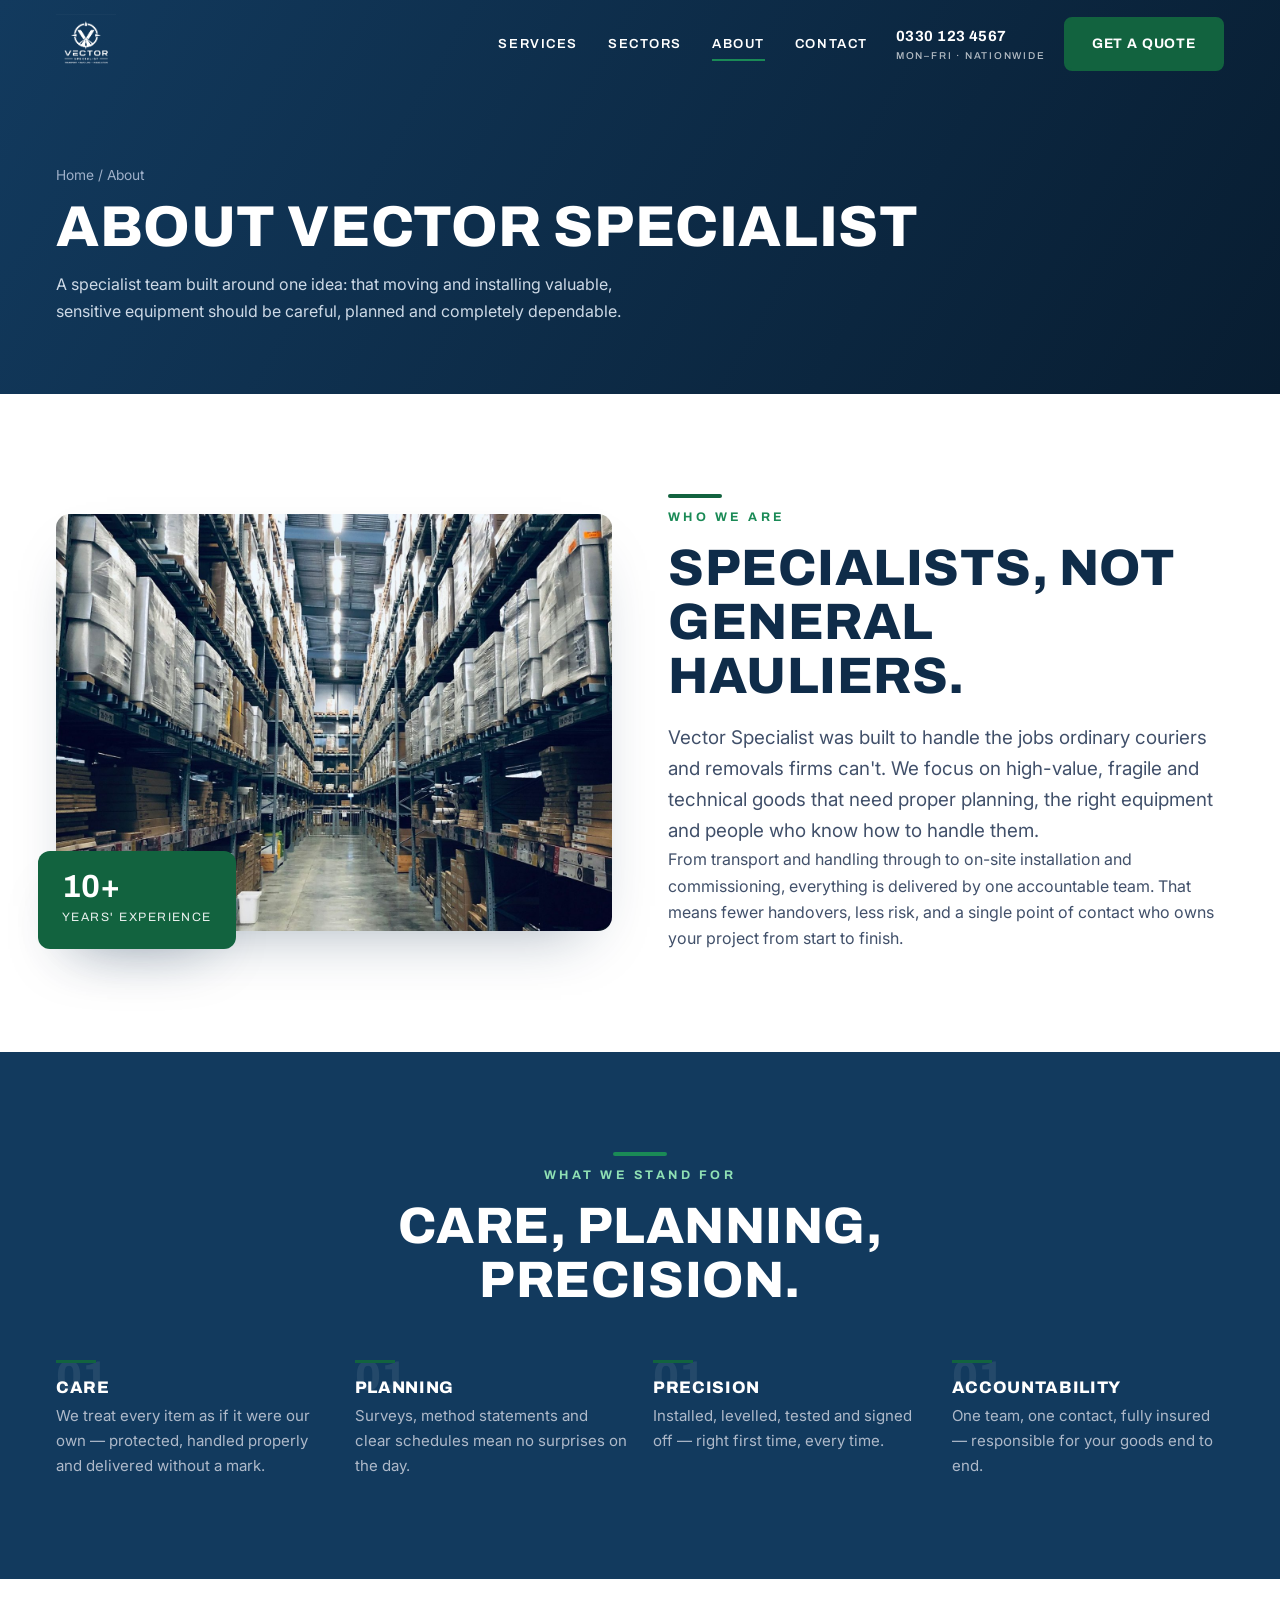
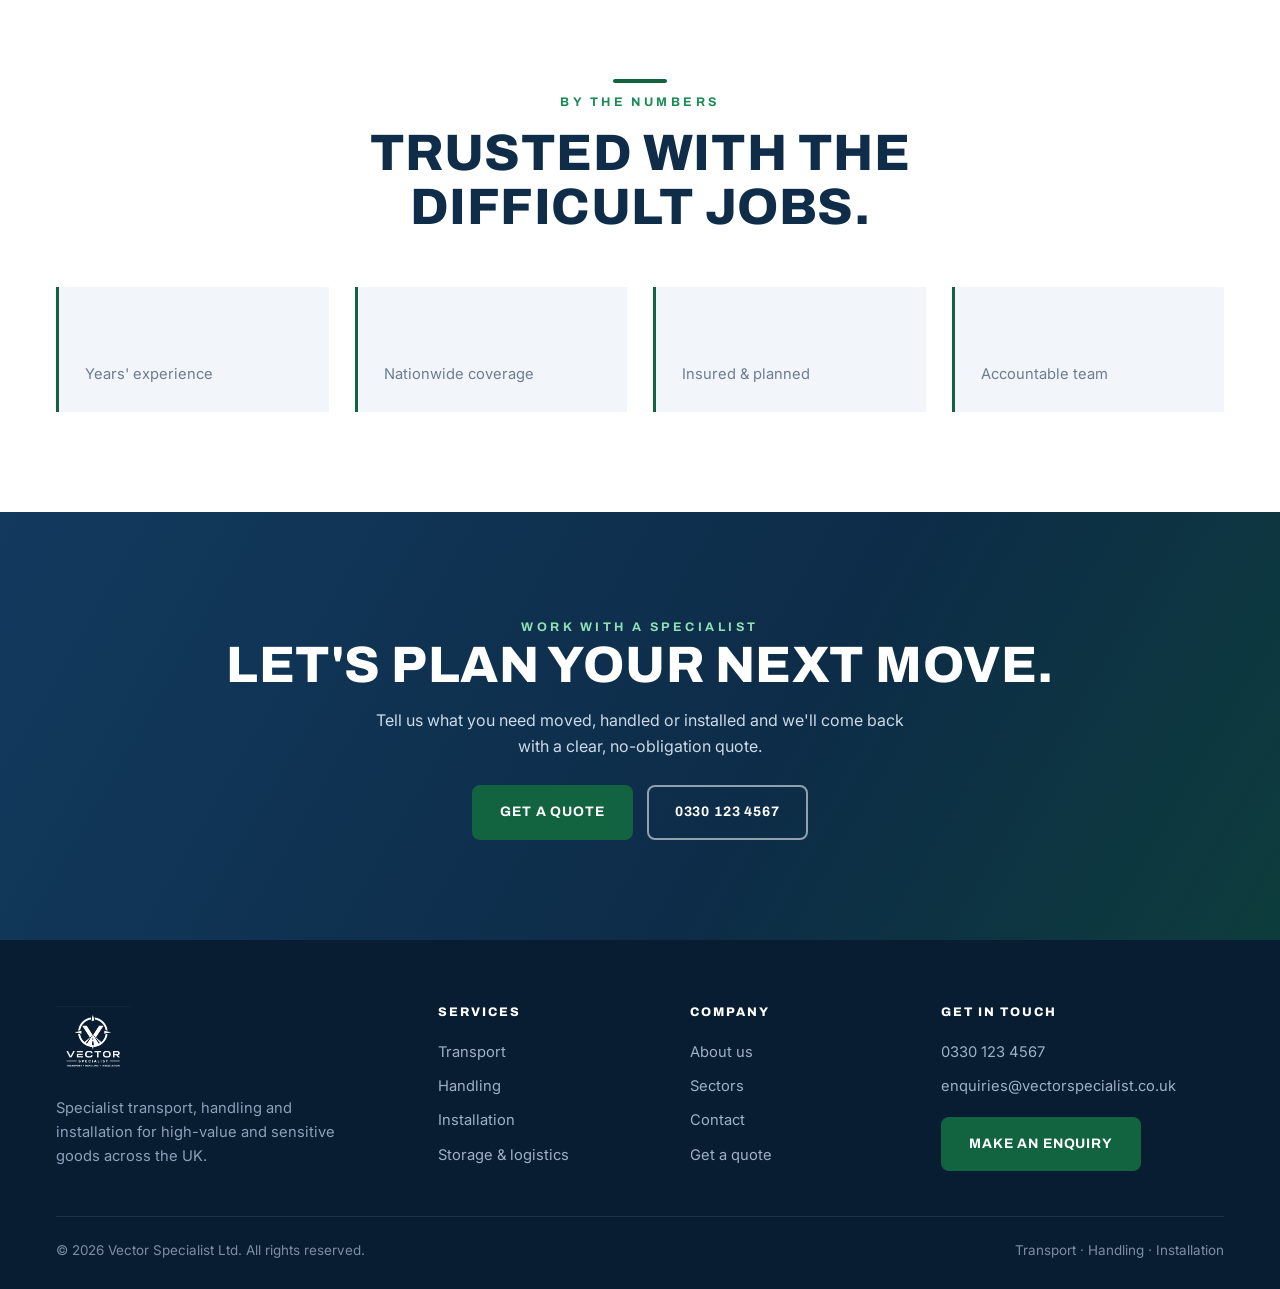
==== about.html @ c4604342 "Initial commit of the Vector Specialist website. Co-authored-by: Cursor <cursoragent@cursor.com>" ====
<!doctype html><html lang="en"><head>
<meta charset="utf-8"><meta name="viewport" content="width=device-width,initial-scale=1">
<title>About — Vector Specialist</title>
<meta name="description" content="Vector Specialist is a dedicated transport, handling and installation company for high-value and sensitive goods. Careful, planned and fully insured, UK-wide.">
<link rel="icon" href="assets/favicon.svg">
<link rel="preconnect" href="https://fonts.googleapis.com"><link rel="preconnect" href="https://fonts.gstatic.com" crossorigin>
<link href="https://fonts.googleapis.com/css2?family=Archivo:wght@500;600;700;800;900&family=Inter:wght@400;500;600;700&display=swap" rel="stylesheet">
<link rel="stylesheet" href="css/site.css">
</head><body>

<header class="site"><div class="bar">
  <a class="brand" href="index.html" aria-label="Vector Specialist home">
    <img class="l-white" src="assets/logo-stack-white.png" alt="Vector Specialist">
    <img class="l-navy" src="assets/logo-stack.png" alt="Vector Specialist">
  </a>
  <nav class="nav">
    <a href="services.html">Services</a><a href="index.html#sectors">Sectors</a><a href="about.html" class="active">About</a><a href="contact.html">Contact</a>
  </nav>
  <div class="actions">
    <a class="tel" href="tel:03301234567">0330 123 4567<span>MON–FRI · NATIONWIDE</span></a>
    <a class="btn btn-accent" href="contact.html">Get a quote</a>
  </div>
  <button class="burger" data-mm-open aria-label="Menu"><span></span><span></span><span></span></button>
</div></header>
<div class="mm-back" data-mm-close></div>
<aside class="mobile-menu"><button class="mm-x" data-mm-close aria-label="Close">&times;</button>
  <a href="services.html">Services</a><a href="index.html#sectors">Sectors</a><a href="about.html">About</a><a href="contact.html">Contact</a>
  <a class="btn btn-accent" href="contact.html">Get a quote</a>
</aside>

<section class="subhero"><div class="wrap">
  <p class="crumb"><a href="index.html">Home</a> / About</p>
  <h1 class="display-up">About Vector Specialist</h1>
  <p>A specialist team built around one idea: that moving and installing valuable, sensitive equipment should be careful, planned and completely dependable.</p>
</div></section>

<section><div class="wrap"><div class="split">
  <div class="split-media" data-reveal><img src="assets/about.jpg" alt="Vector Specialist team and operations"><div class="badge"><b>10+</b><span>Years' experience</span></div></div>
  <div class="split-copy" data-reveal>
    <div class="rule"></div><span class="eyebrow">Who we are</span>
    <h2 class="display-up">Specialists, not general hauliers.</h2>
    <p class="lead">Vector Specialist was built to handle the jobs ordinary couriers and removals firms can't. We focus on high-value, fragile and technical goods that need proper planning, the right equipment and people who know how to handle them.</p>
    <p>From transport and handling through to on-site installation and commissioning, everything is delivered by one accountable team. That means fewer handovers, less risk, and a single point of contact who owns your project from start to finish.</p>
  </div>
</div></div></section>

<section class="dark"><div class="wrap">
  <div class="sec-head center" data-reveal><div class="rule" style="background:var(--green-l)"></div><span class="eyebrow">What we stand for</span><h2 class="display-up">Care, planning, precision.</h2></div>
  <div class="steps" style="counter-reset:none">
    <div class="step" data-reveal style="padding-top:0"><div class="in"><h4>Care</h4><p>We treat every item as if it were our own — protected, handled properly and delivered without a mark.</p></div></div>
    <div class="step" data-reveal style="padding-top:0"><div class="in"><h4>Planning</h4><p>Surveys, method statements and clear schedules mean no surprises on the day.</p></div></div>
    <div class="step" data-reveal style="padding-top:0"><div class="in"><h4>Precision</h4><p>Installed, levelled, tested and signed off — right first time, every time.</p></div></div>
    <div class="step" data-reveal style="padding-top:0"><div class="in"><h4>Accountability</h4><p>One team, one contact, fully insured — responsible for your goods end to end.</p></div></div>
  </div>
</div></section>

<section><div class="wrap">
  <div class="sec-head center" data-reveal><div class="rule"></div><span class="eyebrow">By the numbers</span><h2 class="display-up">Trusted with the difficult jobs.</h2></div>
  <div class="stats" style="--navy:transparent">
    <div class="stat" data-reveal style="background:var(--bg2);border-left-color:var(--green)"><b style="color:var(--navy)">10+</b><span style="color:var(--muted)">Years' experience</span></div>
    <div class="stat" data-reveal style="background:var(--bg2);border-left-color:var(--green)"><b style="color:var(--navy)">UK</b><span style="color:var(--muted)">Nationwide coverage</span></div>
    <div class="stat" data-reveal style="background:var(--bg2);border-left-color:var(--green)"><b style="color:var(--navy)">100%</b><span style="color:var(--muted)">Insured &amp; planned</span></div>
    <div class="stat" data-reveal style="background:var(--bg2);border-left-color:var(--green)"><b style="color:var(--navy)">1</b><span style="color:var(--muted)">Accountable team</span></div>
  </div>
</div></section>

<section class="cta"><div class="wrap" data-reveal>
  <span class="eyebrow" style="color:#8fe0b4">Work with a specialist</span>
  <h2 class="display-up">Let's plan your next move.</h2>
  <p>Tell us what you need moved, handled or installed and we'll come back with a clear, no-obligation quote.</p>
  <div class="cta-row"><a class="btn btn-accent" href="contact.html">Get a quote</a><a class="btn btn-outline" href="tel:03301234567">0330 123 4567</a></div>
</div></section>

<footer class="site"><div class="wrap">
  <div class="cols">
    <div class="fbrand"><img src="assets/logo-stack-white.png" alt="Vector Specialist"><p>Specialist transport, handling and installation for high-value and sensitive goods across the UK.</p></div>
    <div><h4>Services</h4><a href="services.html#transport">Transport</a><a href="services.html#handling">Handling</a><a href="services.html#installation">Installation</a><a href="services.html#storage">Storage &amp; logistics</a></div>
    <div><h4>Company</h4><a href="about.html">About us</a><a href="index.html#sectors">Sectors</a><a href="contact.html">Contact</a><a href="contact.html">Get a quote</a></div>
    <div><h4>Get in touch</h4><a href="tel:03301234567">0330 123 4567</a><a href="mailto:enquiries@vectorspecialist.co.uk">enquiries@vectorspecialist.co.uk</a><a href="contact.html" class="btn btn-accent" style="margin-top:14px">Make an enquiry</a></div>
  </div>
  <div class="foot-bot"><span>&copy; 2026 Vector Specialist Ltd. All rights reserved.</span><span>Transport · Handling · Installation</span></div>
</div></footer>
<script src="js/site.js"></script>
</body></html>
---- css/site.css ----
:root{
  --navy:#123a5e; --navy-d:#0d2c48; --navy2:#081d31; --ink:#0f2c49;
  --green:#12633f; --green-d:#0d4d30; --green-l:#1a8a56;
  --bg:#ffffff; --bg2:#f2f6fa; --surface:#ffffff; --line:#e3e9f1;
  --text:#41506a; --muted:#6d7c92; --sand:#f7f4ee;
  --r:14px; --shadow:0 26px 60px -30px rgba(12,40,72,.4);
  --f-d:"Archivo",system-ui,sans-serif; --f-b:"Inter",system-ui,sans-serif;
  --wrap:1220px;
}
*{box-sizing:border-box;margin:0;padding:0}
html{scroll-behavior:smooth}
body{font-family:var(--f-b);background:var(--bg);color:var(--text);line-height:1.65;-webkit-font-smoothing:antialiased;overflow-x:hidden}
h1,h2,h3,h4{font-family:var(--f-d);color:var(--ink);line-height:1.05;font-weight:800;letter-spacing:-.01em}
h1{font-size:clamp(2.6rem,6vw,5rem)}h2{font-size:clamp(2rem,4vw,3.2rem)}h3{font-size:1.3rem}
a{color:inherit;text-decoration:none}img{max-width:100%;display:block}
.wrap{max-width:var(--wrap);margin:0 auto;padding:0 26px}
section{position:relative;padding:100px 0}
.eyebrow{font-family:var(--f-d);font-weight:700;font-size:.78rem;letter-spacing:.28em;text-transform:uppercase;color:var(--green-l)}
.display-up{text-transform:uppercase;letter-spacing:.01em}
.lead{font-size:1.18rem;color:var(--text);max-width:60ch}
.muted{color:var(--muted)}
.center{text-align:center}
.btn{display:inline-flex;align-items:center;gap:.6em;font-family:var(--f-d);font-weight:700;font-size:.86rem;letter-spacing:.06em;text-transform:uppercase;padding:1em 1.9em;border-radius:8px;border:2px solid transparent;cursor:pointer;transition:.22s}
.btn-accent{background:var(--green);color:#fff;border-color:var(--green)}
.btn-accent:hover{background:var(--green-d);border-color:var(--green-d);transform:translateY(-2px)}
.btn-navy{background:var(--navy);color:#fff;border-color:var(--navy)}
.btn-navy:hover{background:var(--navy-d);border-color:var(--navy-d);transform:translateY(-2px)}
.btn-outline{background:transparent;color:#fff;border-color:rgba(255,255,255,.55)}
.btn-outline:hover{background:#fff;color:var(--navy);border-color:#fff}
.btn-ghost{background:transparent;color:var(--navy);border-color:#c8d4e2}
.btn-ghost:hover{border-color:var(--navy);background:var(--bg2)}
[data-reveal]{opacity:0;transform:translateY(26px);transition:opacity .7s ease,transform .7s ease}
[data-reveal].in{opacity:1;transform:none}
@media(prefers-reduced-motion:reduce){[data-reveal]{opacity:1;transform:none}}

/* ============ HEADER ============ */
header.site{position:fixed;top:0;left:0;right:0;z-index:120;transition:background .3s,box-shadow .3s,padding .3s}
header.site .bar{display:flex;align-items:center;gap:28px;height:88px;max-width:var(--wrap);margin:0 auto;padding:0 26px;transition:height .3s}
.brand{display:flex;align-items:center;flex:0 0 auto}
.brand img{height:60px;width:auto;transition:height .3s}
.brand .l-navy{display:none}
.nav{display:flex;gap:30px;margin-left:auto;align-items:center}
.nav a{font-family:var(--f-d);font-weight:600;font-size:.82rem;letter-spacing:.12em;text-transform:uppercase;color:#fff;position:relative;padding:6px 0}
.nav a::after{content:"";position:absolute;left:0;right:100%;bottom:0;height:2px;background:var(--green-l);transition:right .28s}
.nav a:hover::after,.nav a.active::after{right:0}
.actions{display:flex;align-items:center;gap:18px}
.actions .tel{font-family:var(--f-d);font-weight:700;color:#fff;font-size:.92rem;letter-spacing:.03em;white-space:nowrap}
.actions .tel span{display:block;font-size:.62rem;font-weight:500;letter-spacing:.18em;opacity:.7}
.burger{display:none;flex-direction:column;gap:5px;background:none;border:0;cursor:pointer;padding:8px;margin-left:auto}
.burger span{width:27px;height:3px;background:#fff;border-radius:2px;transition:.2s}
/* scrolled state */
header.scrolled{background:rgba(255,255,255,.96);backdrop-filter:blur(10px);box-shadow:0 6px 24px -14px rgba(12,40,72,.35)}
header.scrolled .bar{height:74px}
header.scrolled .brand .l-white{display:none}
header.scrolled .brand .l-navy{display:block}
header.scrolled .brand img{height:50px}
header.scrolled .nav a{color:var(--ink)}
header.scrolled .actions .tel{color:var(--navy)}
header.scrolled .burger span{background:var(--navy)}
/* solid header variant for interior pages (no hero image behind) */
header.solid{position:sticky;background:#fff;box-shadow:0 6px 24px -16px rgba(12,40,72,.3);border-bottom:1px solid var(--line)}
header.solid .brand .l-white{display:none}header.solid .brand .l-navy{display:block}
header.solid .nav a{color:var(--ink)}header.solid .actions .tel{color:var(--navy)}
header.solid .burger span{background:var(--navy)}
header.solid .brand img{height:52px}header.solid .bar{height:78px}

/* mobile menu */
.mm-back{position:fixed;inset:0;background:rgba(8,25,43,.55);z-index:130;opacity:0;pointer-events:none;transition:.28s}
.mobile-menu{position:fixed;inset:0 0 0 auto;width:min(86vw,340px);background:var(--navy2);z-index:140;transform:translateX(105%);transition:.3s;padding:30px 28px;display:flex;flex-direction:column;gap:6px}
.mm-on .mobile-menu{transform:none}.mm-on .mm-back{opacity:1;pointer-events:auto}
.mobile-menu a{font-family:var(--f-d);font-weight:600;letter-spacing:.1em;text-transform:uppercase;font-size:1rem;color:#dfe8f2;padding:15px 0;border-bottom:1px solid rgba(255,255,255,.1)}
.mobile-menu .btn{margin-top:20px;justify-content:center}
.mm-x{align-self:flex-end;background:none;border:0;color:#fff;font-size:1.9rem;cursor:pointer;margin-bottom:8px}

/* ============ HERO ============ */
.hero{position:relative;min-height:94vh;display:flex;align-items:flex-end;color:#fff;overflow:hidden}
.hero .hero-bg{position:absolute;inset:0;width:100%;height:100%;object-fit:cover;z-index:0}
.hero::after{content:"";position:absolute;inset:0;z-index:1;background:linear-gradient(180deg,rgba(8,25,43,.55) 0%,rgba(8,25,43,.25) 40%,rgba(8,25,43,.85) 100%),linear-gradient(90deg,rgba(8,25,43,.6),transparent 60%)}
.hero .wrap{position:relative;z-index:2;padding-bottom:92px;padding-top:150px}
.hero .eyebrow{color:#8fe0b4}
.hero h1{color:#fff;margin:16px 0 20px;max-width:16ch}
.hero h1 .g{color:#7fdca6}
.hero p{font-size:1.2rem;color:#e6edf4;max-width:52ch}
.hero .cta-row{display:flex;gap:14px;flex-wrap:wrap;margin-top:30px}
.hero .tagline-badges{display:flex;gap:26px;flex-wrap:wrap;margin-top:34px;padding-top:26px;border-top:1px solid rgba(255,255,255,.18)}
.hero .tagline-badges b{font-family:var(--f-d);text-transform:uppercase;letter-spacing:.14em;font-size:.82rem;color:#fff;display:flex;align-items:center;gap:9px}
.hero .tagline-badges b::before{content:"";width:9px;height:9px;background:var(--green-l);transform:rotate(45deg)}

/* ============ STRIP ============ */
.strip{background:var(--navy);color:#fff;padding:0}
.strip .wrap{display:flex;flex-wrap:wrap}
.strip .item{flex:1 1 220px;padding:26px 24px;display:flex;gap:14px;align-items:center;border-right:1px solid rgba(255,255,255,.1)}
.strip .item:last-child{border-right:0}
.strip .item svg{width:30px;height:30px;color:var(--green-l);flex:0 0 auto}
.strip .item b{font-family:var(--f-d);display:block;font-size:.98rem;text-transform:uppercase;letter-spacing:.04em}
.strip .item span{font-size:.82rem;color:#aeb9c9}

/* ============ SECTION HEADS ============ */
.sec-head{max-width:64ch;margin-bottom:52px}
.sec-head.center{margin-left:auto;margin-right:auto;text-align:center}
.sec-head h2{margin:14px 0}
.sec-head p{color:var(--muted);font-size:1.12rem}
.rule{width:54px;height:4px;background:var(--green);border-radius:2px;margin:0 0 4px}
.center .rule{margin-left:auto;margin-right:auto}

/* ============ INTRO SPLIT ============ */
.split{display:grid;grid-template-columns:1fr 1fr;gap:56px;align-items:center}
.split.rev .split-media{order:2}
@media(max-width:900px){.split{grid-template-columns:1fr;gap:34px}.split.rev .split-media{order:0}}
.split-media{position:relative}
.split-media img{width:100%;border-radius:var(--r);box-shadow:var(--shadow);aspect-ratio:4/3;object-fit:cover}
.split-media .badge{position:absolute;left:-18px;bottom:-18px;background:var(--green);color:#fff;padding:20px 24px;border-radius:12px;font-family:var(--f-d);box-shadow:var(--shadow)}
.split-media .badge b{font-size:2rem;display:block;line-height:1}
.split-media .badge span{font-size:.76rem;text-transform:uppercase;letter-spacing:.12em;opacity:.9}
.split-copy h2{margin:14px 0 18px}
.split-copy .ticks{list-style:none;margin:22px 0 26px;display:grid;gap:12px}
.split-copy .ticks li{display:flex;gap:12px;align-items:flex-start;font-weight:500;color:var(--ink)}
.split-copy .ticks svg{width:22px;height:22px;color:var(--green);flex:0 0 auto;margin-top:2px}

/* ============ SERVICE IMAGE CARDS ============ */
.svc-grid{display:grid;grid-template-columns:repeat(3,1fr);gap:26px}
@media(max-width:900px){.svc-grid{grid-template-columns:1fr}}
.svc-card{position:relative;border-radius:var(--r);overflow:hidden;min-height:440px;display:flex;align-items:flex-end;color:#fff;box-shadow:var(--shadow)}
.svc-card img{position:absolute;inset:0;width:100%;height:100%;object-fit:cover;transition:transform .6s ease;z-index:0}
.svc-card::after{content:"";position:absolute;inset:0;z-index:1;background:linear-gradient(180deg,rgba(8,25,43,.05) 30%,rgba(8,25,43,.55) 62%,rgba(8,25,43,.92) 100%)}
.svc-card:hover img{transform:scale(1.06)}
.svc-card .c{position:relative;z-index:2;padding:32px}
.svc-card .n{font-family:var(--f-d);font-weight:700;font-size:.78rem;letter-spacing:.2em;color:#8fe0b4}
.svc-card h3{color:#fff;font-size:1.55rem;text-transform:uppercase;letter-spacing:.02em;margin:8px 0 8px}
.svc-card p{color:#d6dfea;font-size:.96rem}
.svc-card .go{display:inline-flex;align-items:center;gap:8px;margin-top:16px;font-family:var(--f-d);font-weight:700;font-size:.78rem;letter-spacing:.14em;text-transform:uppercase;color:#fff}
.svc-card .go svg{width:16px;height:16px;transition:transform .25s}
.svc-card:hover .go svg{transform:translateX(5px)}

/* ============ DARK SECTION / STATS ============ */
.dark{background:var(--navy);color:#fff}
.dark h2{color:#fff}.dark .sec-head p{color:#aeb9c9}.dark .eyebrow{color:#8fe0b4}
.stats{display:grid;grid-template-columns:repeat(4,1fr);gap:26px;margin-top:10px}
@media(max-width:760px){.stats{grid-template-columns:1fr 1fr}}
.stat{padding:26px;border-left:3px solid var(--green-l);background:rgba(255,255,255,.03)}
.stat b{font-family:var(--f-d);font-weight:800;font-size:2.6rem;color:#fff;line-height:1;display:block}
.stat span{color:#aeb9c9;font-size:.92rem;margin-top:8px;display:block}

/* ============ SECTORS ============ */
.sector-grid{display:grid;grid-template-columns:repeat(3,1fr);gap:18px}
@media(max-width:900px){.sector-grid{grid-template-columns:1fr 1fr}}
@media(max-width:560px){.sector-grid{grid-template-columns:1fr}}
.sector{display:flex;gap:14px;align-items:center;padding:22px 24px;background:var(--surface);border:1px solid var(--line);border-radius:12px;transition:.25s}
.sector:hover{border-color:var(--green);transform:translateY(-3px);box-shadow:var(--shadow)}
.sector svg{width:28px;height:28px;color:var(--navy);flex:0 0 auto}
.sector b{font-family:var(--f-d);font-weight:700;color:var(--ink);font-size:1rem}

/* ============ PROCESS ============ */
.steps{display:grid;grid-template-columns:repeat(4,1fr);gap:26px;counter-reset:s}
@media(max-width:900px){.steps{grid-template-columns:1fr 1fr}}
@media(max-width:520px){.steps{grid-template-columns:1fr}}
.step{position:relative;padding-top:20px}
.step::before{counter-increment:s;content:"0" counter(s);font-family:var(--f-d);font-weight:800;font-size:2.6rem;color:var(--bg2);position:absolute;top:-18px;left:0;z-index:0}
.dark .step::before{color:rgba(255,255,255,.08)}
.step .in{position:relative;z-index:1}
.step h4{font-family:var(--f-d);text-transform:uppercase;letter-spacing:.04em;font-size:1.05rem;margin-bottom:8px}
.dark .step h4{color:#fff}
.step p{font-size:.94rem;color:var(--muted)}
.dark .step p{color:#aeb9c9}
.step .in::before{content:"";display:block;width:40px;height:3px;background:var(--green);margin-bottom:16px}

/* ============ CTA BAND ============ */
.cta{background:linear-gradient(120deg,var(--navy) 0%,var(--navy-d) 60%,var(--green-d) 140%);color:#fff;text-align:center;border-radius:0}
.cta h2{color:#fff}.cta p{color:#cdd9e6;max-width:56ch;margin:14px auto 26px}
.cta .cta-row{display:flex;gap:14px;justify-content:center;flex-wrap:wrap}

/* ============ FORMS / CONTACT ============ */
.subhero{position:relative;background:var(--navy);color:#fff;padding:150px 0 70px;overflow:hidden}
.subhero::before{content:"";position:absolute;inset:0;background:linear-gradient(120deg,var(--navy),var(--navy2));z-index:0}
.subhero .wrap{position:relative;z-index:1}
.subhero .crumb{color:#9fb0c9;font-size:.86rem;margin-bottom:10px}
.subhero .crumb a:hover{color:#fff}
.subhero h1{color:#fff;font-size:clamp(2.3rem,4.5vw,3.6rem)}
.subhero p{color:#cdd9e6;max-width:60ch;margin-top:14px}
.contact-grid{display:grid;grid-template-columns:1fr 1.1fr;gap:44px;align-items:start}
@media(max-width:880px){.contact-grid{grid-template-columns:1fr}}
.info-row{display:flex;gap:14px;align-items:flex-start;padding:16px 0;border-bottom:1px solid var(--line)}
.info-row svg{width:24px;height:24px;color:var(--green);flex:0 0 auto;margin-top:2px}
.info-row .lab{font-size:.72rem;letter-spacing:.14em;text-transform:uppercase;color:var(--muted);font-family:var(--f-d);font-weight:600}
.info-row .val{color:var(--ink);font-weight:600}
.form-card{background:var(--surface);border:1px solid var(--line);border-radius:var(--r);padding:32px;box-shadow:var(--shadow)}
.form-card label{display:block;font-family:var(--f-d);font-size:.76rem;font-weight:700;letter-spacing:.08em;text-transform:uppercase;color:var(--navy);margin:14px 0 6px}
.form-card input,.form-card textarea,.form-card select{width:100%;background:#f7f9fc;border:1px solid var(--line);border-radius:9px;padding:13px 15px;color:var(--ink);font:inherit}
.form-card input:focus,.form-card textarea:focus,.form-card select:focus{outline:none;border-color:var(--green);background:#fff}
.field-grid{display:grid;grid-template-columns:1fr 1fr;gap:0 16px}
@media(max-width:520px){.field-grid{grid-template-columns:1fr}}
.field-grid .full{grid-column:1/-1}
#form-status{margin-top:12px;font-size:.92rem;min-height:1.2rem}#form-status.ok{color:var(--green)}#form-status.err{color:#c0392b}
.form-note{font-size:.8rem;color:var(--muted);margin-top:10px}

/* ============ FOOTER ============ */
footer.site{background:var(--navy2);color:#9fb0c9;padding:66px 0 28px;font-size:.92rem}
footer .cols{display:grid;grid-template-columns:1.6fr 1fr 1fr 1.3fr;gap:34px}
@media(max-width:820px){footer .cols{grid-template-columns:1fr 1fr}}
@media(max-width:520px){footer .cols{grid-template-columns:1fr}}
footer .fbrand img{height:74px;margin-bottom:16px}
footer h4{color:#fff;font-family:var(--f-d);font-size:.78rem;letter-spacing:.16em;text-transform:uppercase;margin-bottom:16px}
footer a{display:block;color:#9fb0c9;padding:5px 0}footer a:hover{color:#fff}
footer .fbrand p{max-width:34ch;color:#8ea0ba}
.foot-bot{border-top:1px solid rgba(255,255,255,.1);margin-top:44px;padding-top:22px;display:flex;justify-content:space-between;gap:16px;flex-wrap:wrap;font-size:.84rem;color:#7d8da6}

/* ============ MOBILE NAV ============ */
@media(max-width:1000px){
 .nav,.actions .tel,.actions .btn{display:none}
 .burger{display:flex}
 .brand img{height:52px}
 .hero .wrap{padding-top:130px}
}
@media(max-width:520px){
 section{padding:70px 0}
 .hero .tagline-badges{gap:16px}
 .strip .item{flex-basis:100%;border-right:0;border-bottom:1px solid rgba(255,255,255,.1)}
}
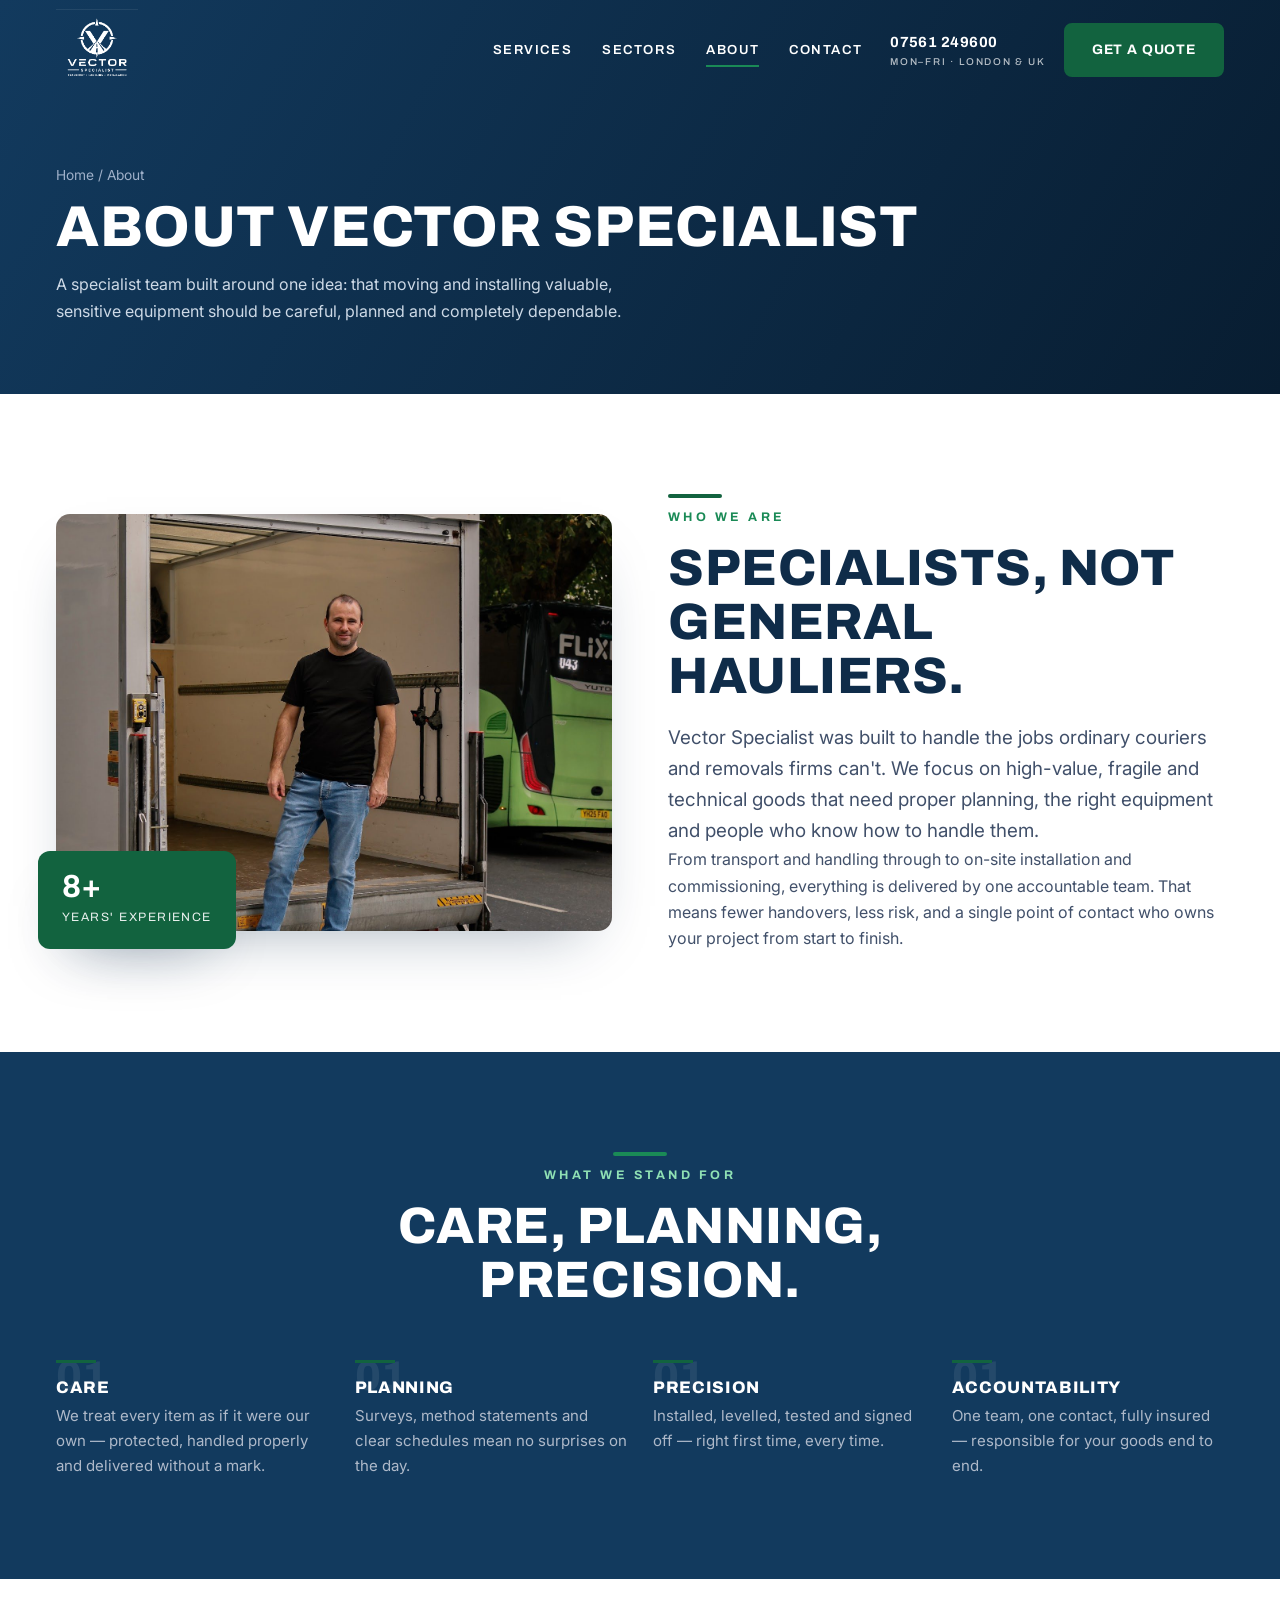
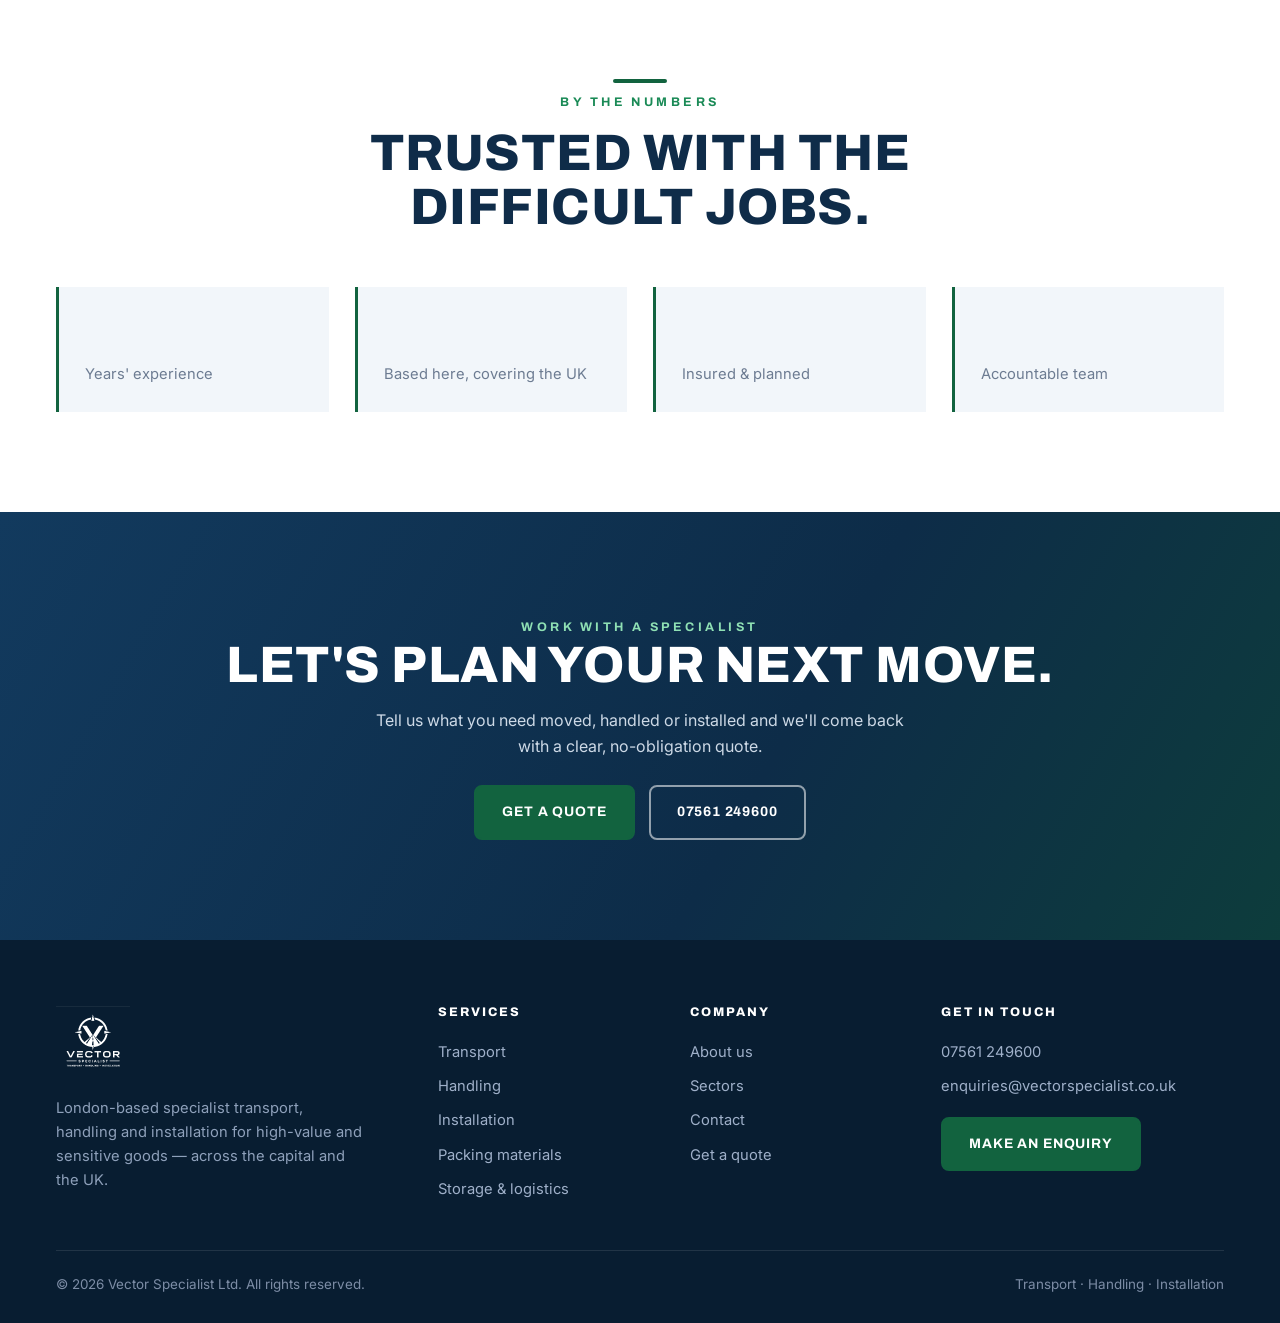
==== commit 6baecfa6: "Add real photos, packing section, local wording, new number, 8+ years Co-authored-by: Cursor <cursor" ====
--- a/about.html
+++ b/about.html
@@ -17,7 +17,7 @@
     <a href="services.html">Services</a><a href="index.html#sectors">Sectors</a><a href="about.html" class="active">About</a><a href="contact.html">Contact</a>
   </nav>
   <div class="actions">
-    <a class="tel" href="tel:03301234567">0330 123 4567<span>MON–FRI · NATIONWIDE</span></a>
+    <a class="tel" href="tel:07561249600">07561 249600<span>MON–FRI · LONDON &amp; UK</span></a>
     <a class="btn btn-accent" href="contact.html">Get a quote</a>
   </div>
   <button class="burger" data-mm-open aria-label="Menu"><span></span><span></span><span></span></button>
@@ -35,7 +35,7 @@
 </div></section>
 
 <section><div class="wrap"><div class="split">
-  <div class="split-media" data-reveal><img src="assets/about.jpg" alt="Vector Specialist team and operations"><div class="badge"><b>10+</b><span>Years' experience</span></div></div>
+  <div class="split-media" data-reveal><img src="assets/about.jpg" alt="Vector Specialist team and operations"><div class="badge"><b>8+</b><span>Years' experience</span></div></div>
   <div class="split-copy" data-reveal>
     <div class="rule"></div><span class="eyebrow">Who we are</span>
     <h2 class="display-up">Specialists, not general hauliers.</h2>
@@ -57,8 +57,8 @@
 <section><div class="wrap">
   <div class="sec-head center" data-reveal><div class="rule"></div><span class="eyebrow">By the numbers</span><h2 class="display-up">Trusted with the difficult jobs.</h2></div>
   <div class="stats" style="--navy:transparent">
-    <div class="stat" data-reveal style="background:var(--bg2);border-left-color:var(--green)"><b style="color:var(--navy)">10+</b><span style="color:var(--muted)">Years' experience</span></div>
-    <div class="stat" data-reveal style="background:var(--bg2);border-left-color:var(--green)"><b style="color:var(--navy)">UK</b><span style="color:var(--muted)">Nationwide coverage</span></div>
+    <div class="stat" data-reveal style="background:var(--bg2);border-left-color:var(--green)"><b style="color:var(--navy)">8+</b><span style="color:var(--muted)">Years' experience</span></div>
+    <div class="stat" data-reveal style="background:var(--bg2);border-left-color:var(--green)"><b style="color:var(--navy)">London</b><span style="color:var(--muted)">Based here, covering the UK</span></div>
     <div class="stat" data-reveal style="background:var(--bg2);border-left-color:var(--green)"><b style="color:var(--navy)">100%</b><span style="color:var(--muted)">Insured &amp; planned</span></div>
     <div class="stat" data-reveal style="background:var(--bg2);border-left-color:var(--green)"><b style="color:var(--navy)">1</b><span style="color:var(--muted)">Accountable team</span></div>
   </div>
@@ -68,15 +68,15 @@
   <span class="eyebrow" style="color:#8fe0b4">Work with a specialist</span>
   <h2 class="display-up">Let's plan your next move.</h2>
   <p>Tell us what you need moved, handled or installed and we'll come back with a clear, no-obligation quote.</p>
-  <div class="cta-row"><a class="btn btn-accent" href="contact.html">Get a quote</a><a class="btn btn-outline" href="tel:03301234567">0330 123 4567</a></div>
+  <div class="cta-row"><a class="btn btn-accent" href="contact.html">Get a quote</a><a class="btn btn-outline" href="tel:07561249600">07561 249600</a></div>
 </div></section>
 
 <footer class="site"><div class="wrap">
   <div class="cols">
-    <div class="fbrand"><img src="assets/logo-stack-white.png" alt="Vector Specialist"><p>Specialist transport, handling and installation for high-value and sensitive goods across the UK.</p></div>
-    <div><h4>Services</h4><a href="services.html#transport">Transport</a><a href="services.html#handling">Handling</a><a href="services.html#installation">Installation</a><a href="services.html#storage">Storage &amp; logistics</a></div>
+    <div class="fbrand"><img src="assets/logo-stack-white.png" alt="Vector Specialist"><p>London-based specialist transport, handling and installation for high-value and sensitive goods — across the capital and the UK.</p></div>
+    <div><h4>Services</h4><a href="services.html#transport">Transport</a><a href="services.html#handling">Handling</a><a href="services.html#installation">Installation</a><a href="services.html#packing">Packing materials</a><a href="services.html#storage">Storage &amp; logistics</a></div>
     <div><h4>Company</h4><a href="about.html">About us</a><a href="index.html#sectors">Sectors</a><a href="contact.html">Contact</a><a href="contact.html">Get a quote</a></div>
-    <div><h4>Get in touch</h4><a href="tel:03301234567">0330 123 4567</a><a href="mailto:enquiries@vectorspecialist.co.uk">enquiries@vectorspecialist.co.uk</a><a href="contact.html" class="btn btn-accent" style="margin-top:14px">Make an enquiry</a></div>
+    <div><h4>Get in touch</h4><a href="tel:07561249600">07561 249600</a><a href="mailto:enquiries@vectorspecialist.co.uk">enquiries@vectorspecialist.co.uk</a><a href="contact.html" class="btn btn-accent" style="margin-top:14px">Make an enquiry</a></div>
   </div>
   <div class="foot-bot"><span>&copy; 2026 Vector Specialist Ltd. All rights reserved.</span><span>Transport · Handling · Installation</span></div>
 </div></footer>
--- a/css/site.css
+++ b/css/site.css
@@ -35,9 +35,9 @@
 
 /* ============ HEADER ============ */
 header.site{position:fixed;top:0;left:0;right:0;z-index:120;transition:background .3s,box-shadow .3s,padding .3s}
-header.site .bar{display:flex;align-items:center;gap:28px;height:88px;max-width:var(--wrap);margin:0 auto;padding:0 26px;transition:height .3s}
+header.site .bar{display:flex;align-items:center;gap:28px;height:100px;max-width:var(--wrap);margin:0 auto;padding:0 26px;transition:height .3s}
 .brand{display:flex;align-items:center;flex:0 0 auto}
-.brand img{height:60px;width:auto;transition:height .3s}
+.brand img{height:82px;width:auto;transition:height .3s}
 .brand .l-navy{display:none}
 .nav{display:flex;gap:30px;margin-left:auto;align-items:center}
 .nav a{font-family:var(--f-d);font-weight:600;font-size:.82rem;letter-spacing:.12em;text-transform:uppercase;color:#fff;position:relative;padding:6px 0}
@@ -50,10 +50,10 @@
 .burger span{width:27px;height:3px;background:#fff;border-radius:2px;transition:.2s}
 /* scrolled state */
 header.scrolled{background:rgba(255,255,255,.96);backdrop-filter:blur(10px);box-shadow:0 6px 24px -14px rgba(12,40,72,.35)}
-header.scrolled .bar{height:74px}
+header.scrolled .bar{height:82px}
 header.scrolled .brand .l-white{display:none}
 header.scrolled .brand .l-navy{display:block}
-header.scrolled .brand img{height:50px}
+header.scrolled .brand img{height:64px}
 header.scrolled .nav a{color:var(--ink)}
 header.scrolled .actions .tel{color:var(--navy)}
 header.scrolled .burger span{background:var(--navy)}
@@ -62,7 +62,7 @@
 header.solid .brand .l-white{display:none}header.solid .brand .l-navy{display:block}
 header.solid .nav a{color:var(--ink)}header.solid .actions .tel{color:var(--navy)}
 header.solid .burger span{background:var(--navy)}
-header.solid .brand img{height:52px}header.solid .bar{height:78px}
+header.solid .brand img{height:66px}header.solid .bar{height:88px}
 
 /* mobile menu */
 .mm-back{position:fixed;inset:0;background:rgba(8,25,43,.55);z-index:130;opacity:0;pointer-events:none;transition:.28s}
@@ -109,6 +109,8 @@
 @media(max-width:900px){.split{grid-template-columns:1fr;gap:34px}.split.rev .split-media{order:0}}
 .split-media{position:relative}
 .split-media img{width:100%;border-radius:var(--r);box-shadow:var(--shadow);aspect-ratio:4/3;object-fit:cover}
+.split-media.sm img{max-width:400px;margin:0 auto}
+@media(max-width:900px){.split-media.sm img{max-width:100%}}
 .split-media .badge{position:absolute;left:-18px;bottom:-18px;background:var(--green);color:#fff;padding:20px 24px;border-radius:12px;font-family:var(--f-d);box-shadow:var(--shadow)}
 .split-media .badge b{font-size:2rem;display:block;line-height:1}
 .split-media .badge span{font-size:.76rem;text-transform:uppercase;letter-spacing:.12em;opacity:.9}
@@ -208,7 +210,7 @@
 @media(max-width:1000px){
  .nav,.actions .tel,.actions .btn{display:none}
  .burger{display:flex}
- .brand img{height:52px}
+ .brand img{height:64px}
  .hero .wrap{padding-top:130px}
 }
 @media(max-width:520px){
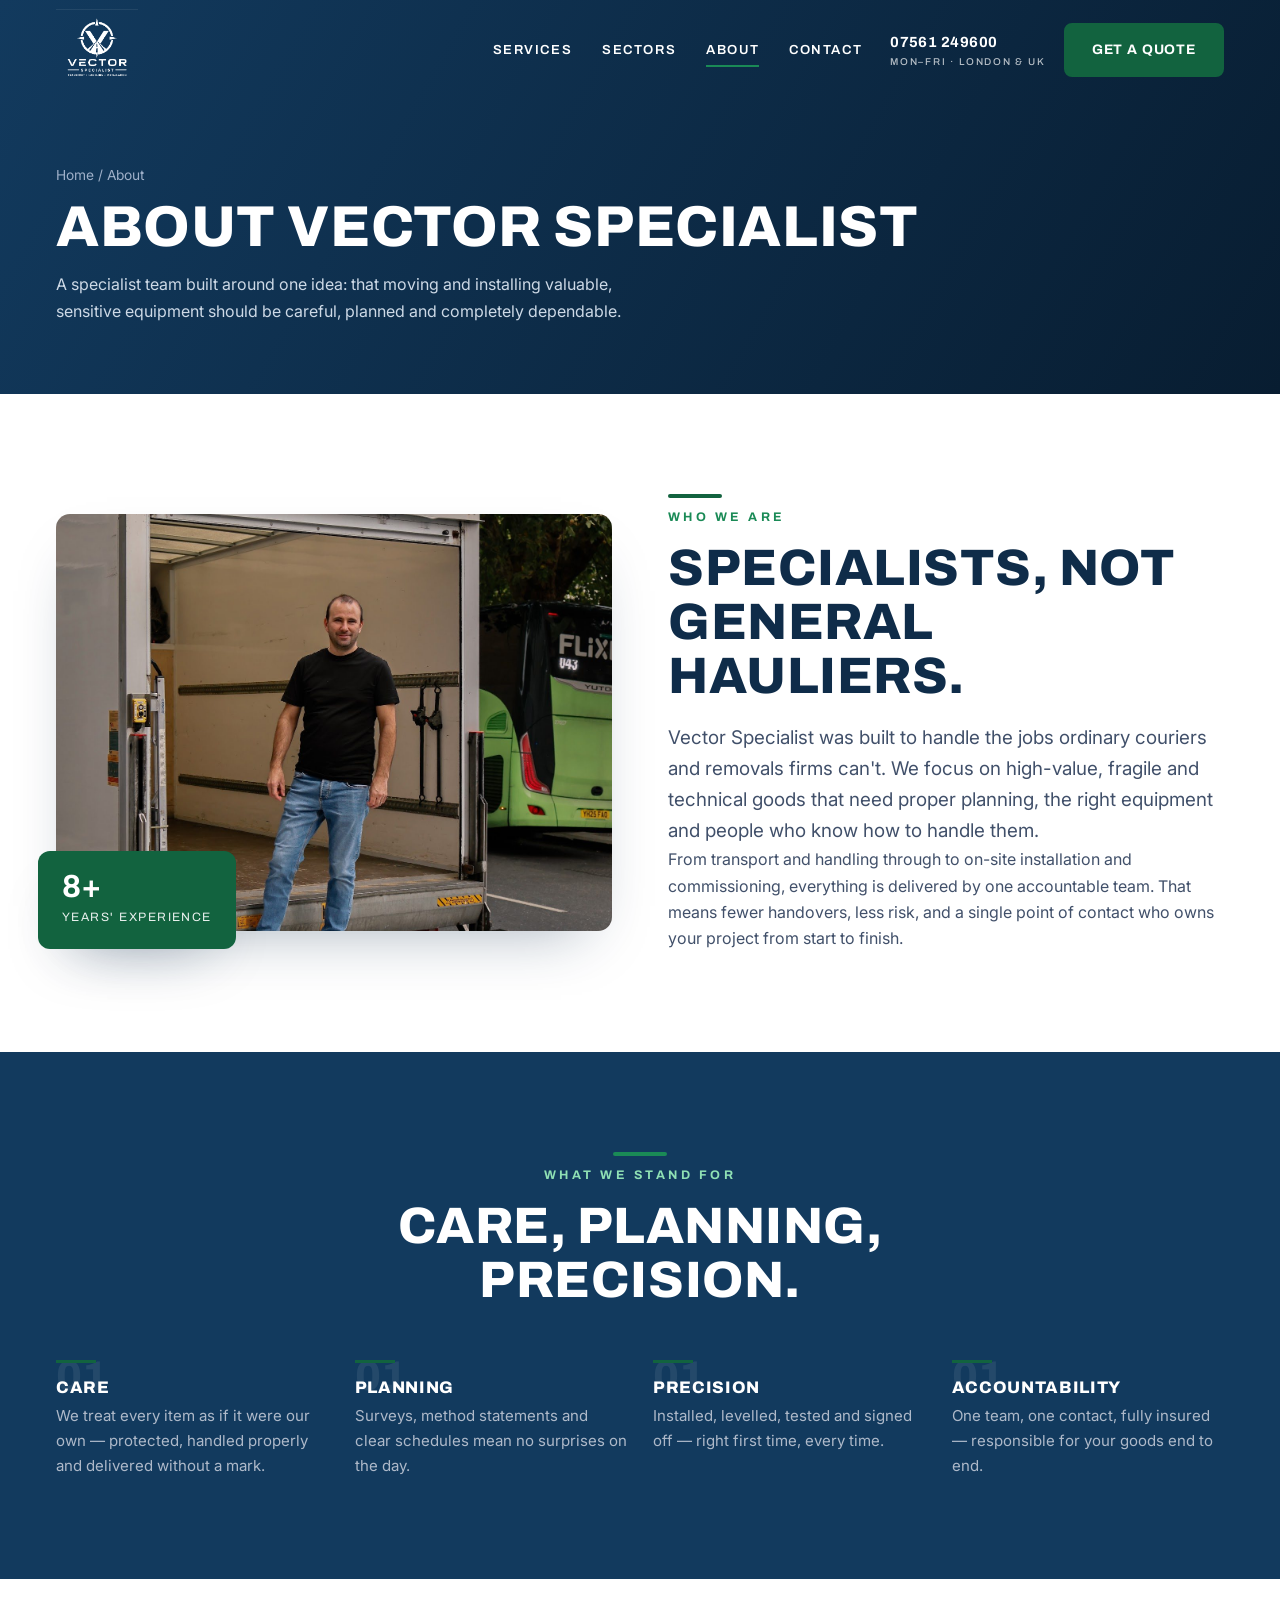
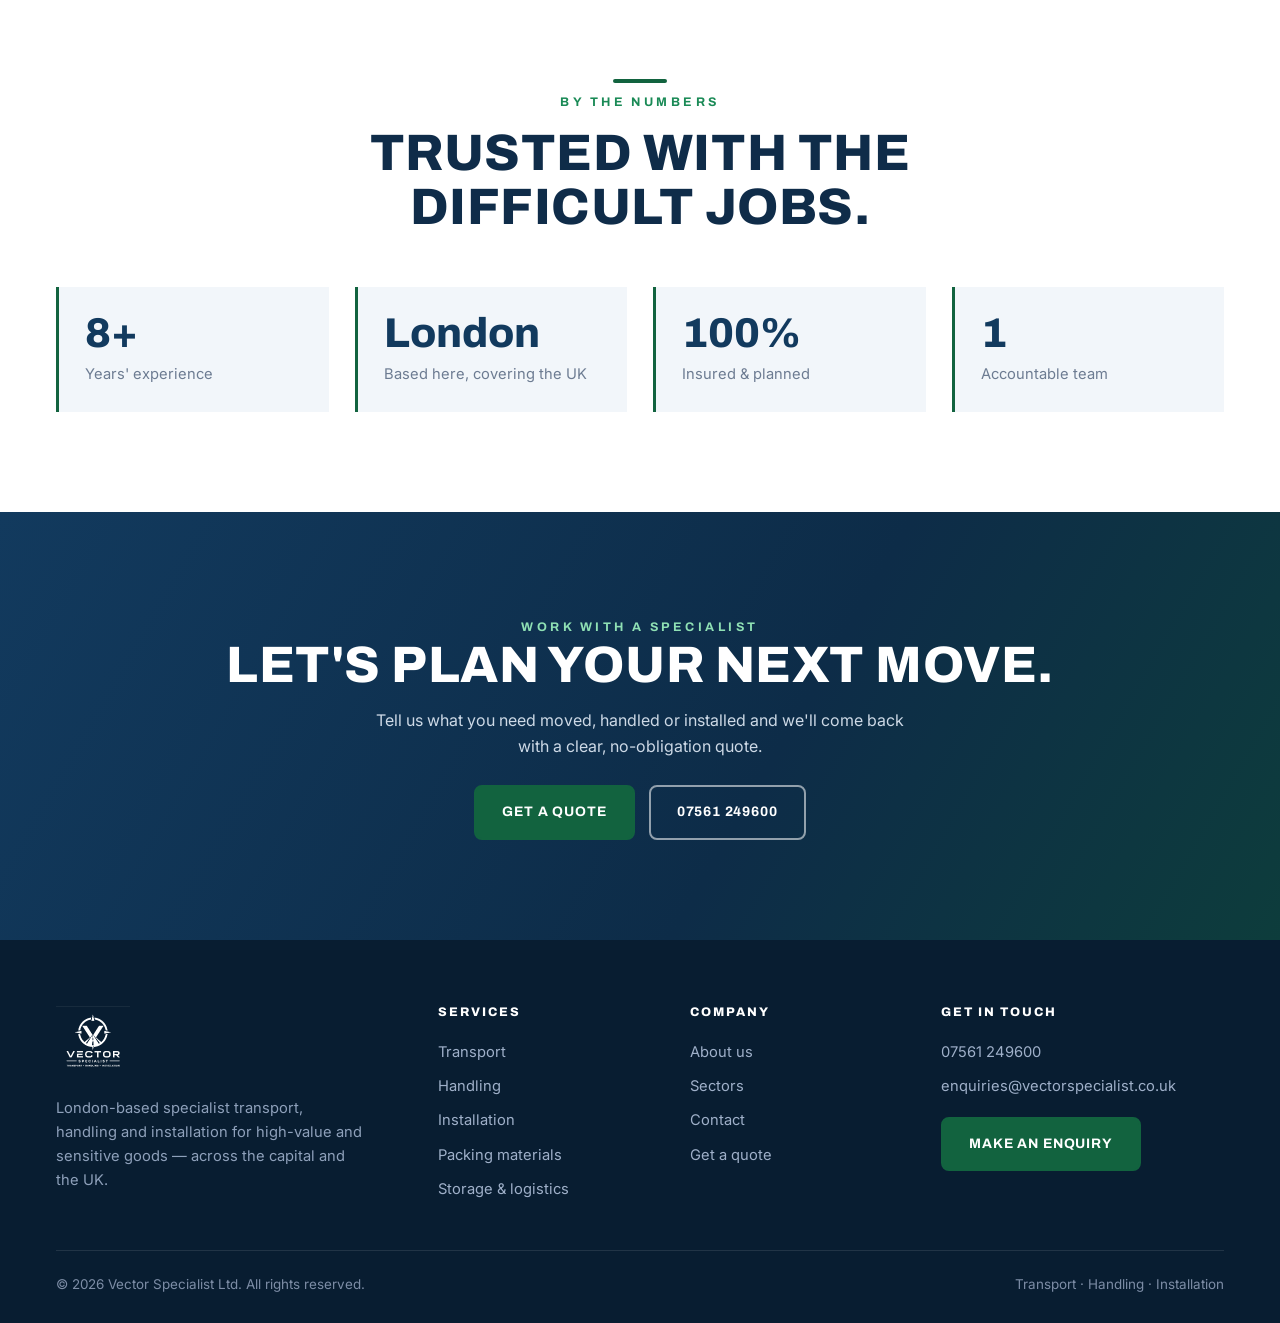
==== commit 6241688d: "Fix About stats: show numbers (remove transparent override) Co-authored-by: Cursor <cursoragent@curs" ====
--- a/about.html
+++ b/about.html
@@ -56,7 +56,7 @@
 
 <section><div class="wrap">
   <div class="sec-head center" data-reveal><div class="rule"></div><span class="eyebrow">By the numbers</span><h2 class="display-up">Trusted with the difficult jobs.</h2></div>
-  <div class="stats" style="--navy:transparent">
+  <div class="stats">
     <div class="stat" data-reveal style="background:var(--bg2);border-left-color:var(--green)"><b style="color:var(--navy)">8+</b><span style="color:var(--muted)">Years' experience</span></div>
     <div class="stat" data-reveal style="background:var(--bg2);border-left-color:var(--green)"><b style="color:var(--navy)">London</b><span style="color:var(--muted)">Based here, covering the UK</span></div>
     <div class="stat" data-reveal style="background:var(--bg2);border-left-color:var(--green)"><b style="color:var(--navy)">100%</b><span style="color:var(--muted)">Insured &amp; planned</span></div>
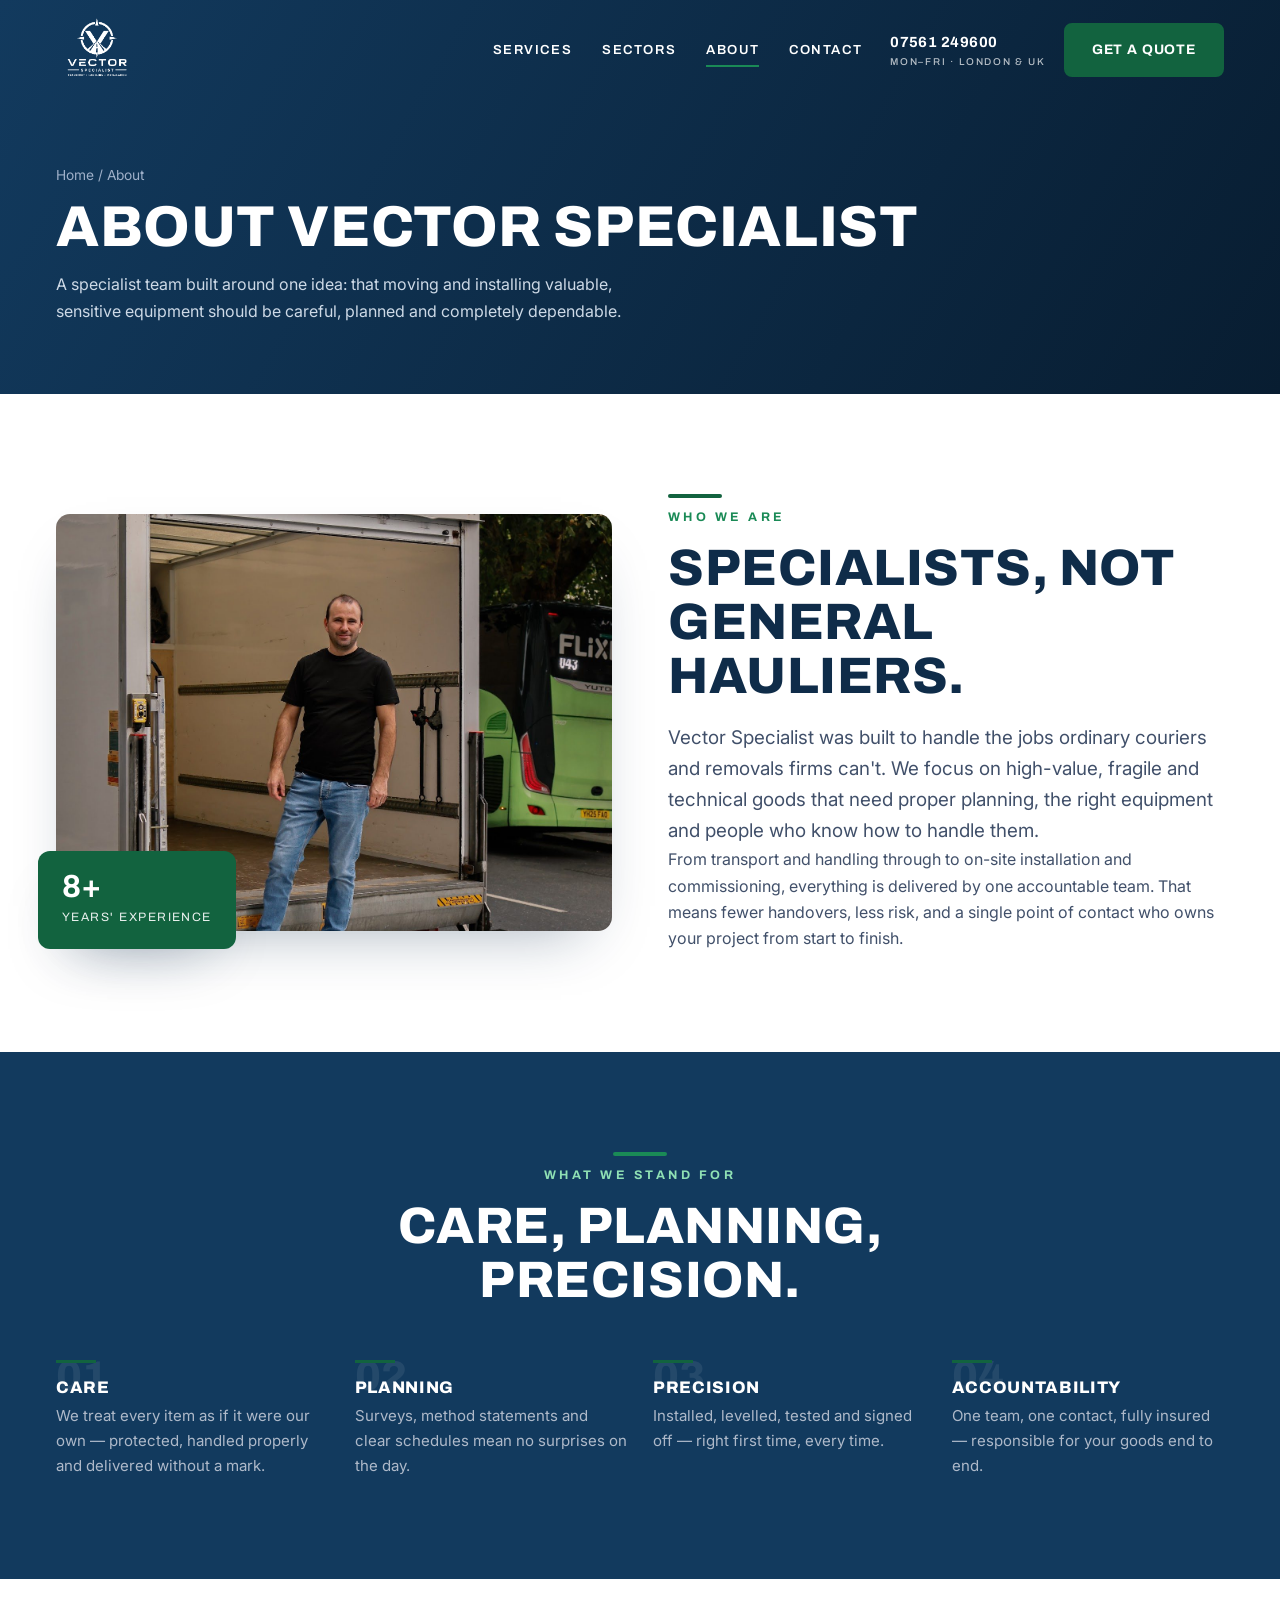
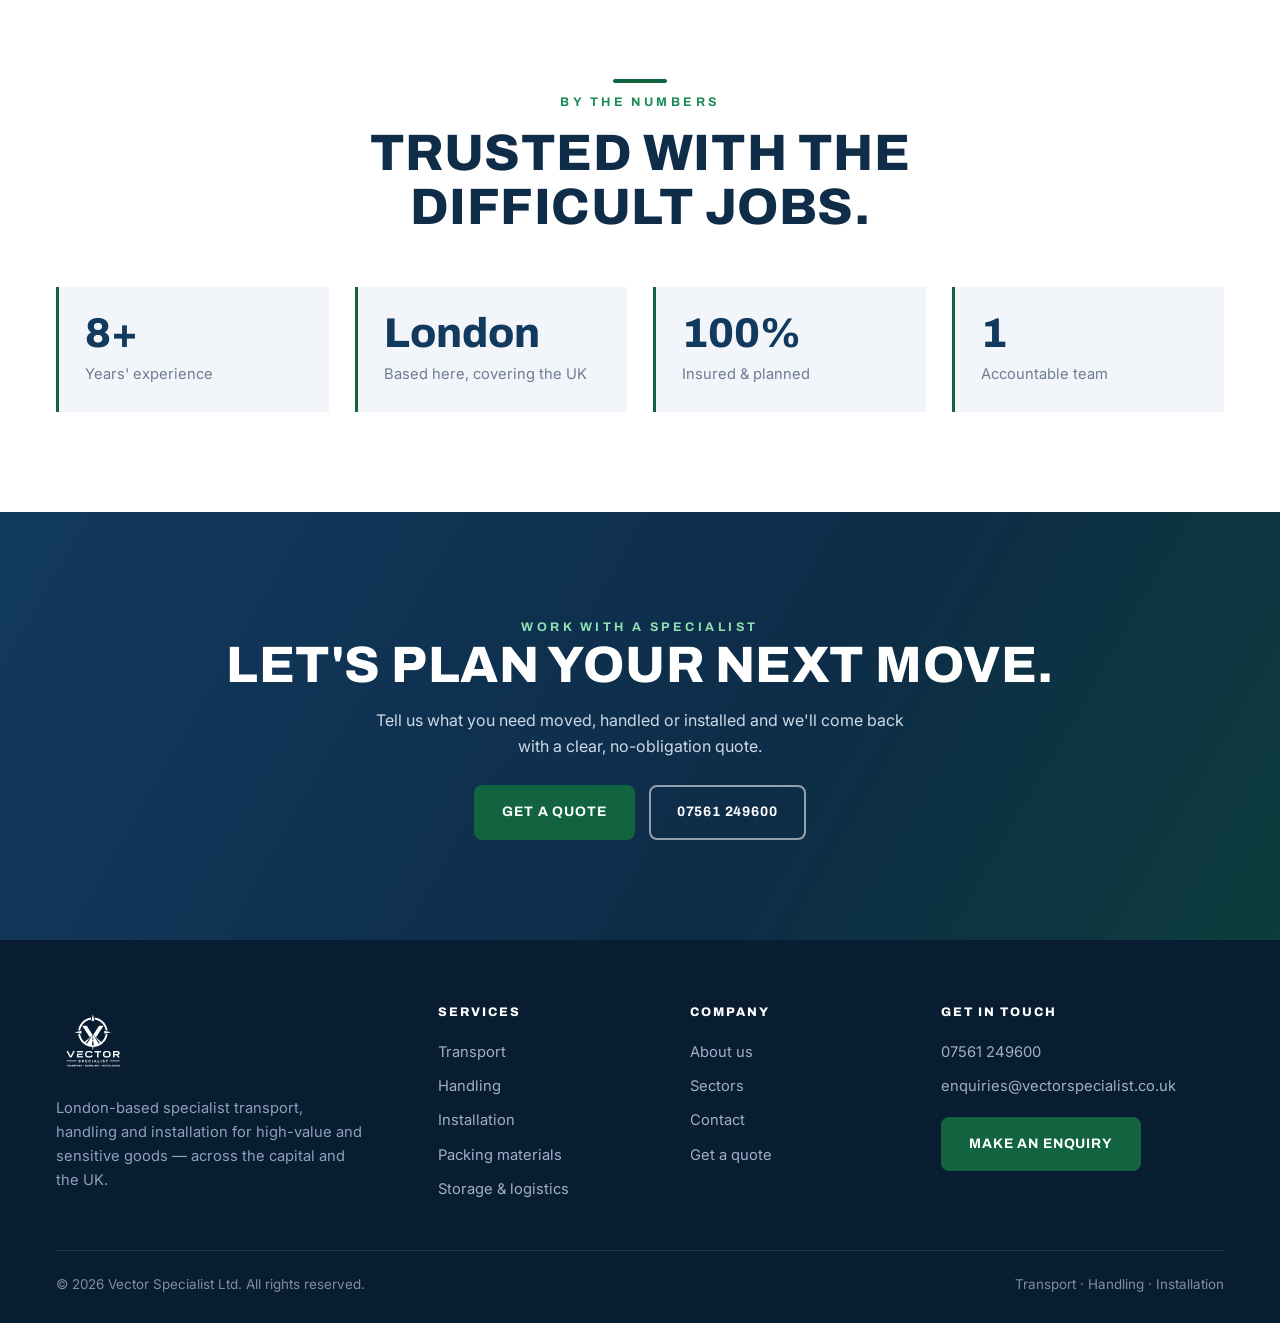
==== commit cfc36bbe: "Local+national SEO (schema, OG, canonical, sitemap, robots); fix About counter 01-04 Co-authored-by:" ====
--- a/about.html
+++ b/about.html
@@ -1,7 +1,16 @@
 <!doctype html><html lang="en"><head>
 <meta charset="utf-8"><meta name="viewport" content="width=device-width,initial-scale=1">
-<title>About — Vector Specialist</title>
-<meta name="description" content="Vector Specialist is a dedicated transport, handling and installation company for high-value and sensitive goods. Careful, planned and fully insured, UK-wide.">
+<title>About Vector Specialist | Specialist Movers in London &amp; the UK</title>
+<meta name="description" content="A specialist London-based transport, handling and installation team for high-value and sensitive goods. Careful, planned and fully insured — covering London and available nationwide across the UK.">
+<link rel="canonical" href="https://vectorspecialist.co.uk/about.html">
+<meta property="og:type" content="website">
+<meta property="og:site_name" content="Vector Specialist">
+<meta property="og:title" content="About Vector Specialist | Specialist Movers in London &amp; the UK">
+<meta property="og:description" content="A specialist London-based transport, handling and installation team — covering London and available nationwide across the UK.">
+<meta property="og:url" content="https://vectorspecialist.co.uk/about.html">
+<meta property="og:image" content="https://vectorspecialist.co.uk/assets/about.jpg">
+<meta name="twitter:card" content="summary_large_image">
+<meta name="theme-color" content="#123a5e">
 <link rel="icon" href="assets/favicon.svg">
 <link rel="preconnect" href="https://fonts.googleapis.com"><link rel="preconnect" href="https://fonts.gstatic.com" crossorigin>
 <link href="https://fonts.googleapis.com/css2?family=Archivo:wght@500;600;700;800;900&family=Inter:wght@400;500;600;700&display=swap" rel="stylesheet">
@@ -46,7 +55,7 @@
 
 <section class="dark"><div class="wrap">
   <div class="sec-head center" data-reveal><div class="rule" style="background:var(--green-l)"></div><span class="eyebrow">What we stand for</span><h2 class="display-up">Care, planning, precision.</h2></div>
-  <div class="steps" style="counter-reset:none">
+  <div class="steps" style="counter-reset:s">
     <div class="step" data-reveal style="padding-top:0"><div class="in"><h4>Care</h4><p>We treat every item as if it were our own — protected, handled properly and delivered without a mark.</p></div></div>
     <div class="step" data-reveal style="padding-top:0"><div class="in"><h4>Planning</h4><p>Surveys, method statements and clear schedules mean no surprises on the day.</p></div></div>
     <div class="step" data-reveal style="padding-top:0"><div class="in"><h4>Precision</h4><p>Installed, levelled, tested and signed off — right first time, every time.</p></div></div>
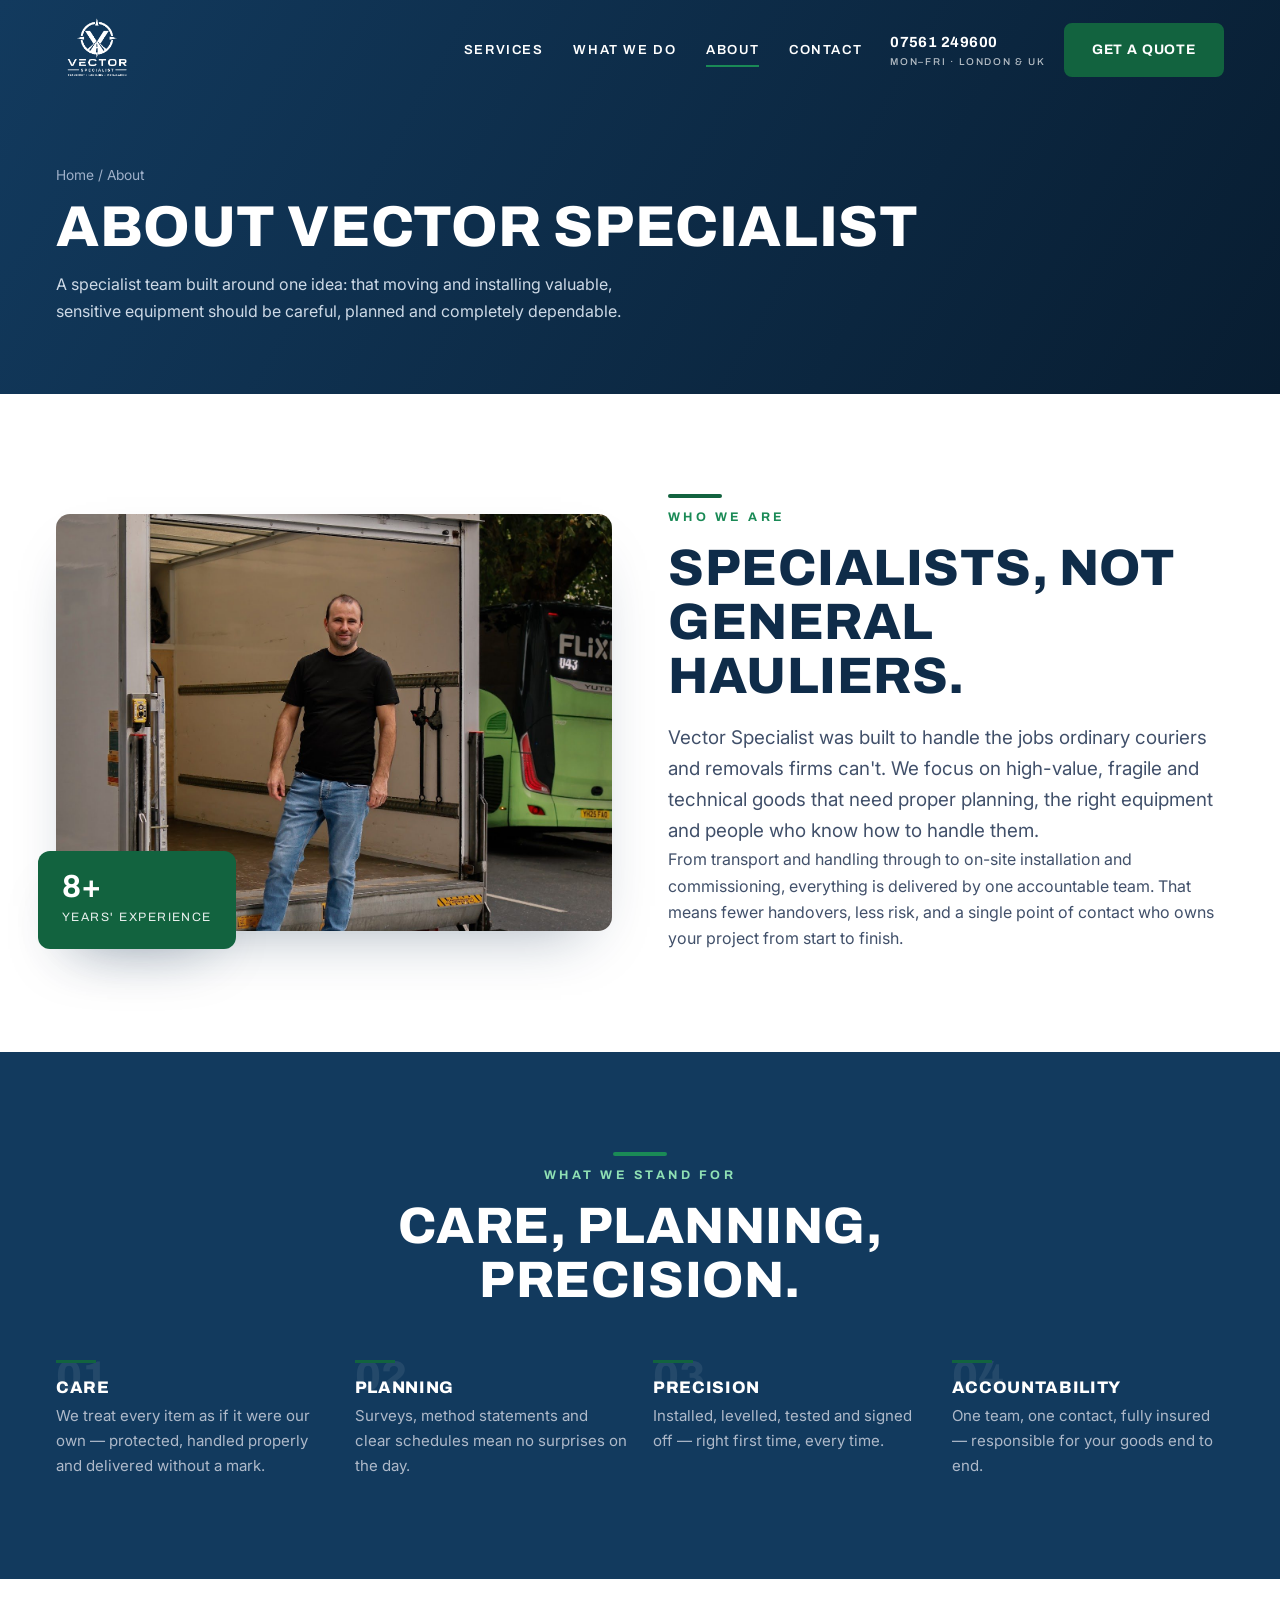
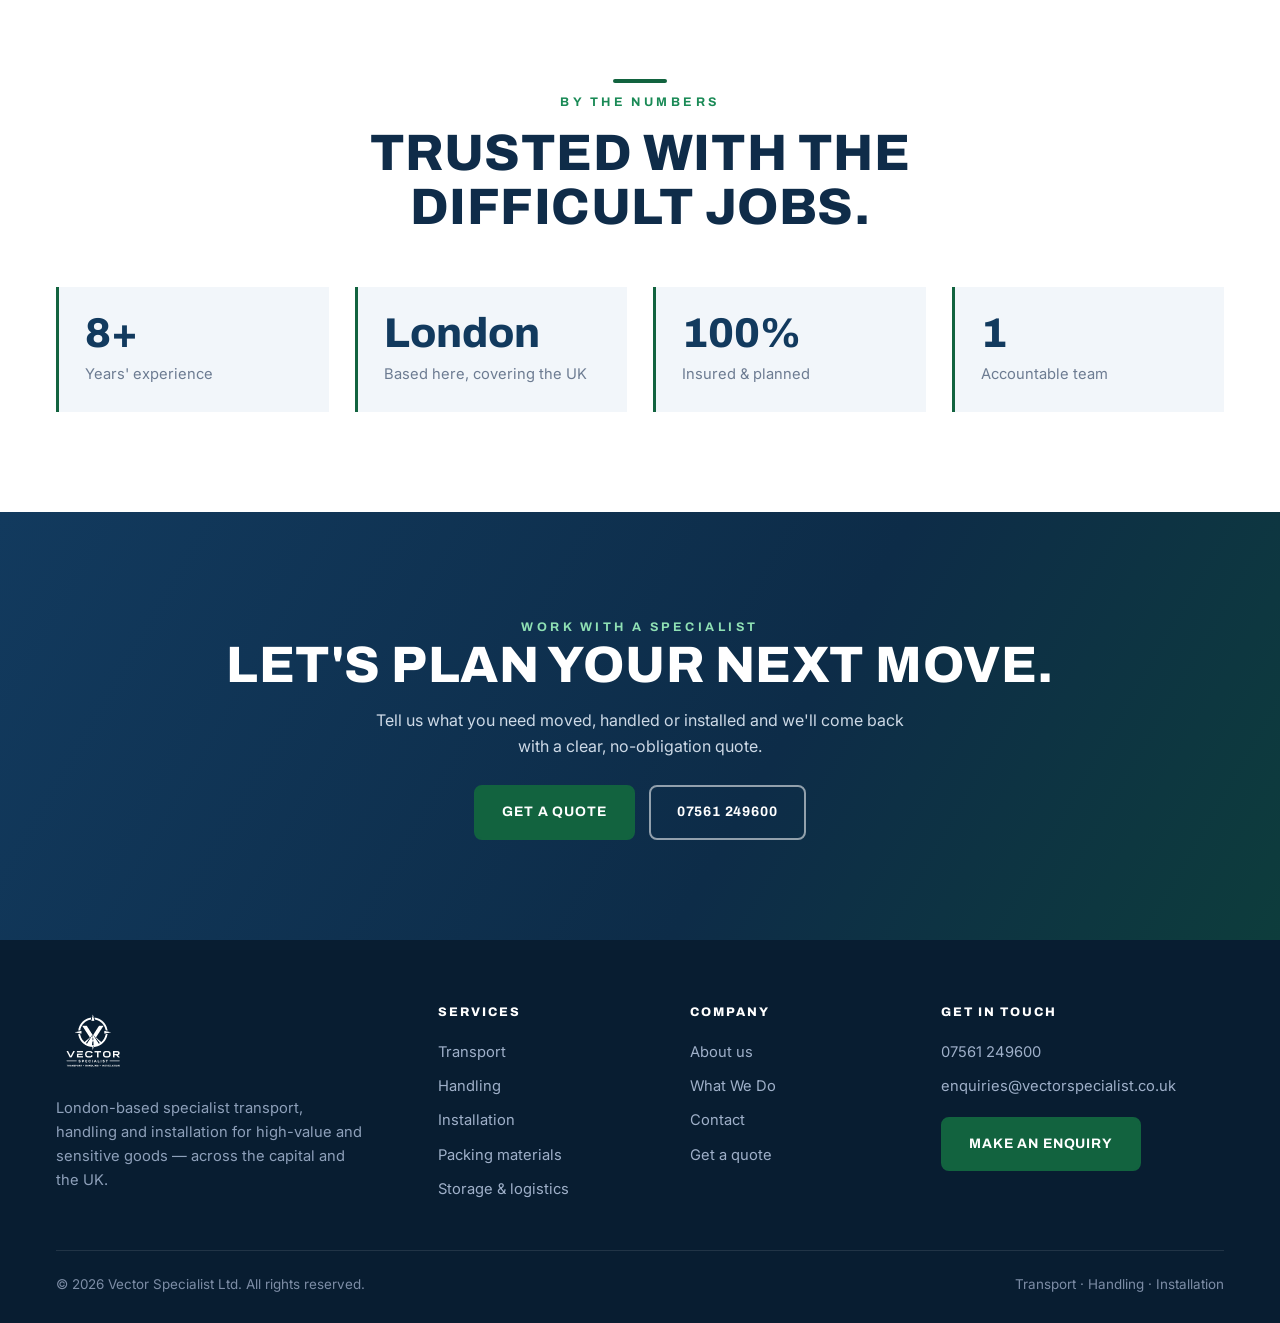
==== commit c139f093: "Packing price list: add product thumbnails from catalogue Co-authored-by: Cursor <cursoragent@cursor" ====
--- a/about.html
+++ b/about.html
@@ -23,7 +23,7 @@
     <img class="l-navy" src="assets/logo-stack.png" alt="Vector Specialist">
   </a>
   <nav class="nav">
-    <a href="services.html">Services</a><a href="index.html#sectors">Sectors</a><a href="about.html" class="active">About</a><a href="contact.html">Contact</a>
+    <a href="services.html">Services</a><a href="index.html#sectors">What We Do</a><a href="about.html" class="active">About</a><a href="contact.html">Contact</a>
   </nav>
   <div class="actions">
     <a class="tel" href="tel:07561249600">07561 249600<span>MON–FRI · LONDON &amp; UK</span></a>
@@ -33,7 +33,7 @@
 </div></header>
 <div class="mm-back" data-mm-close></div>
 <aside class="mobile-menu"><button class="mm-x" data-mm-close aria-label="Close">&times;</button>
-  <a href="services.html">Services</a><a href="index.html#sectors">Sectors</a><a href="about.html">About</a><a href="contact.html">Contact</a>
+  <a href="services.html">Services</a><a href="index.html#sectors">What We Do</a><a href="about.html">About</a><a href="contact.html">Contact</a>
   <a class="btn btn-accent" href="contact.html">Get a quote</a>
 </aside>
 
@@ -84,7 +84,7 @@
   <div class="cols">
     <div class="fbrand"><img src="assets/logo-stack-white.png" alt="Vector Specialist"><p>London-based specialist transport, handling and installation for high-value and sensitive goods — across the capital and the UK.</p></div>
     <div><h4>Services</h4><a href="services.html#transport">Transport</a><a href="services.html#handling">Handling</a><a href="services.html#installation">Installation</a><a href="services.html#packing">Packing materials</a><a href="services.html#storage">Storage &amp; logistics</a></div>
-    <div><h4>Company</h4><a href="about.html">About us</a><a href="index.html#sectors">Sectors</a><a href="contact.html">Contact</a><a href="contact.html">Get a quote</a></div>
+    <div><h4>Company</h4><a href="about.html">About us</a><a href="index.html#sectors">What We Do</a><a href="contact.html">Contact</a><a href="contact.html">Get a quote</a></div>
     <div><h4>Get in touch</h4><a href="tel:07561249600">07561 249600</a><a href="mailto:enquiries@vectorspecialist.co.uk">enquiries@vectorspecialist.co.uk</a><a href="contact.html" class="btn btn-accent" style="margin-top:14px">Make an enquiry</a></div>
   </div>
   <div class="foot-bot"><span>&copy; 2026 Vector Specialist Ltd. All rights reserved.</span><span>Transport · Handling · Installation</span></div>
--- a/css/site.css
+++ b/css/site.css
@@ -215,6 +215,33 @@
 }
 @media(max-width:520px){
  section{padding:70px 0}
- .hero .tagline-badges{gap:16px}
+ .hero .tagline-badges{gap:10px;flex-wrap:nowrap;padding-top:18px;margin-top:22px}
+ .hero .tagline-badges b{font-size:.58rem;letter-spacing:.03em;gap:5px;white-space:nowrap}
+ .hero .tagline-badges b::before{width:6px;height:6px}
  .strip .item{flex-basis:100%;border-right:0;border-bottom:1px solid rgba(255,255,255,.1)}
 }
+@media(max-width:360px){
+ .hero .tagline-badges b{font-size:.52rem}
+ .hero .tagline-badges{gap:8px}
+}
+
+/* ============ PACKING PRICE LIST ============ */
+.price-list{display:grid;grid-template-columns:1fr 1fr;gap:12px 26px;margin:6px 0 26px}
+@media(max-width:560px){.price-list{grid-template-columns:1fr}}
+.price-row{display:flex;align-items:center;gap:14px;padding:12px 4px;border-bottom:1px solid var(--line)}
+.price-row .pthumb{width:66px;height:66px;flex:0 0 auto;border-radius:10px;border:1px solid var(--line);background:#fff;object-fit:cover}
+.price-row .pname{font-weight:600;color:var(--ink);flex:1}
+.price-row .pname small{display:block;font-weight:400;color:var(--muted);font-size:.82rem;letter-spacing:.01em}
+.price-row .pcost{font-family:var(--f-d);font-weight:800;color:var(--green);font-size:1.1rem;white-space:nowrap;margin-left:auto}
+
+/* ============ TURNKEY / ALL-IN-ONE ============ */
+.turnkey{background:linear-gradient(120deg,var(--navy) 0%,var(--navy-d) 55%,var(--green-d) 150%);color:#fff;border-radius:var(--r);padding:44px;display:grid;grid-template-columns:1.1fr 1fr;gap:40px;align-items:center;box-shadow:var(--shadow)}
+@media(max-width:820px){.turnkey{grid-template-columns:1fr;padding:32px;gap:26px}}
+.turnkey .eyebrow{color:#8fe0b4}
+.turnkey h2{color:#fff;margin:12px 0 14px}
+.turnkey p{color:#cdd9e6}
+.turnkey .inc{list-style:none;display:grid;grid-template-columns:1fr 1fr;gap:10px 18px;margin:4px 0 0}
+@media(max-width:520px){.turnkey .inc{grid-template-columns:1fr}}
+.turnkey .inc li{display:flex;gap:9px;align-items:center;font-family:var(--f-d);font-weight:600;font-size:.86rem;letter-spacing:.02em;color:#eaf1f8}
+.turnkey .inc li::before{content:"";width:8px;height:8px;background:var(--green-l);transform:rotate(45deg);flex:0 0 auto}
+.turnkey .tk-cta{margin-top:22px}
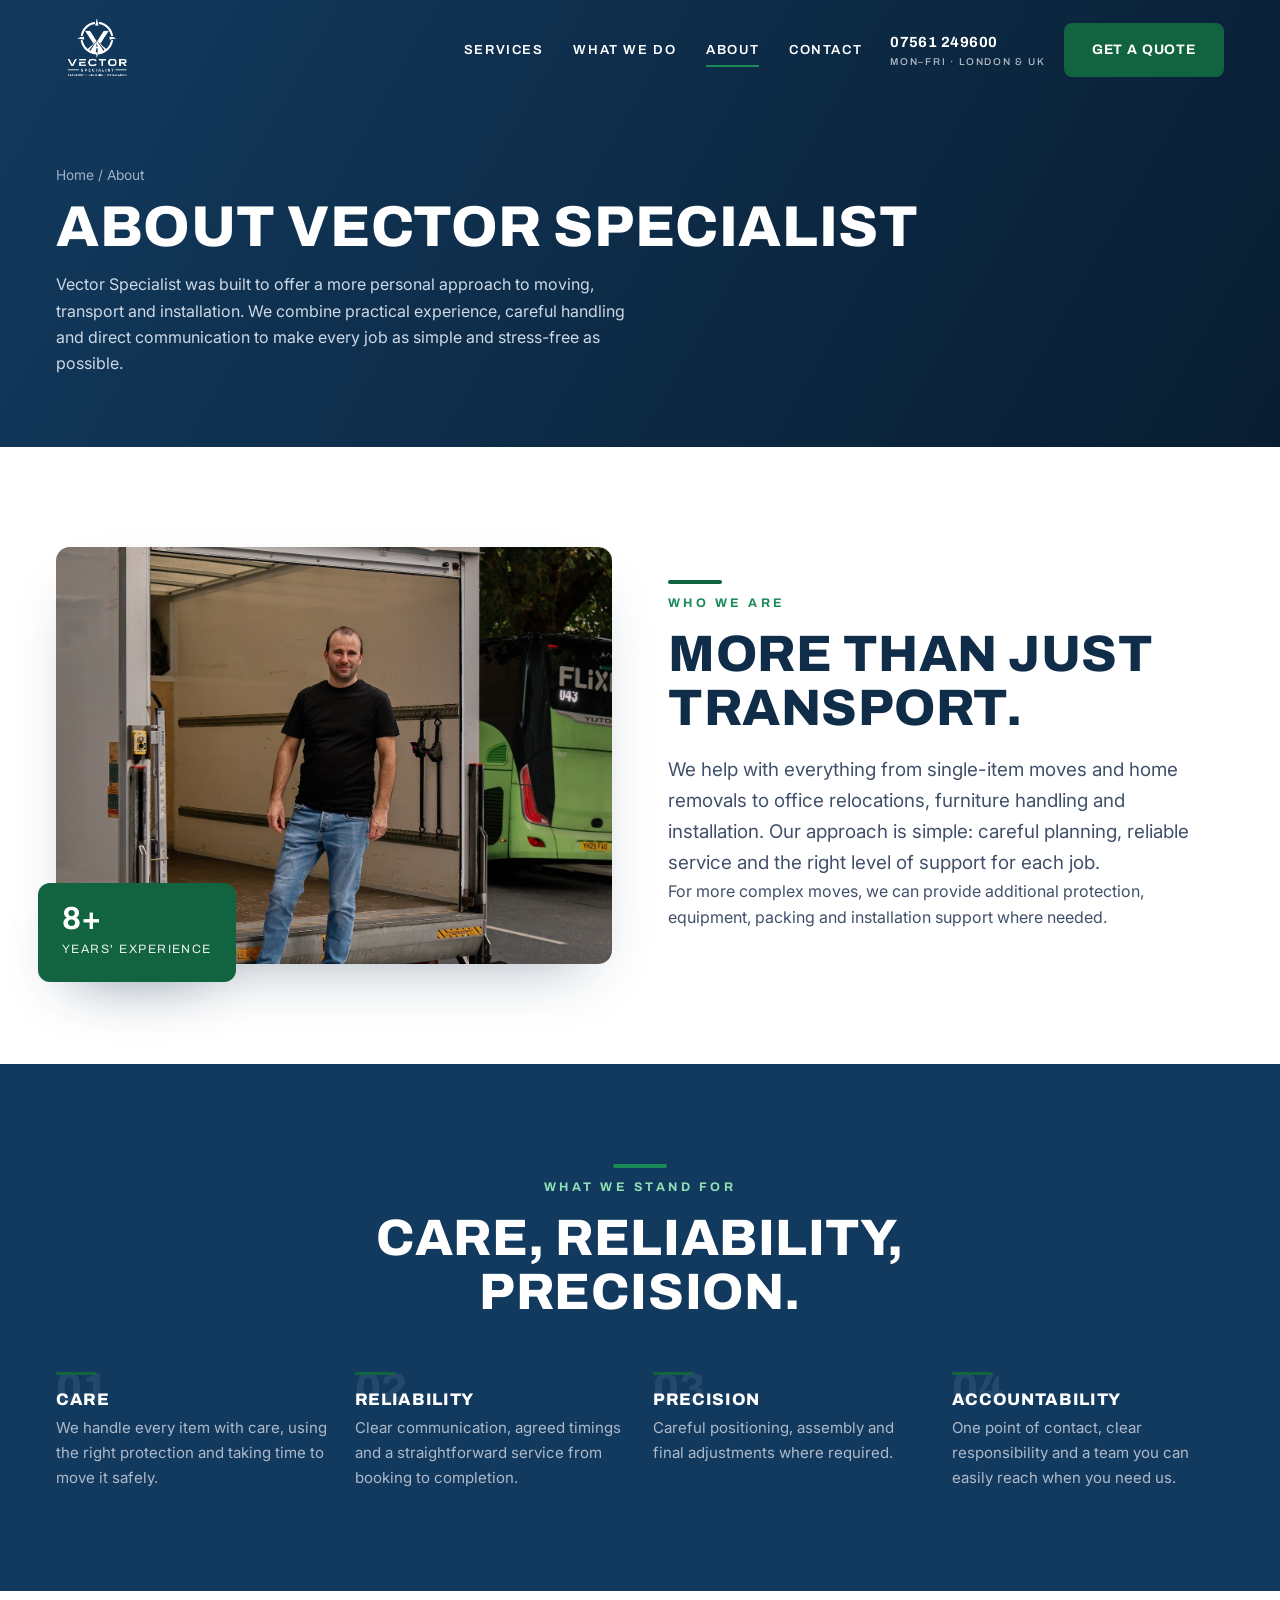
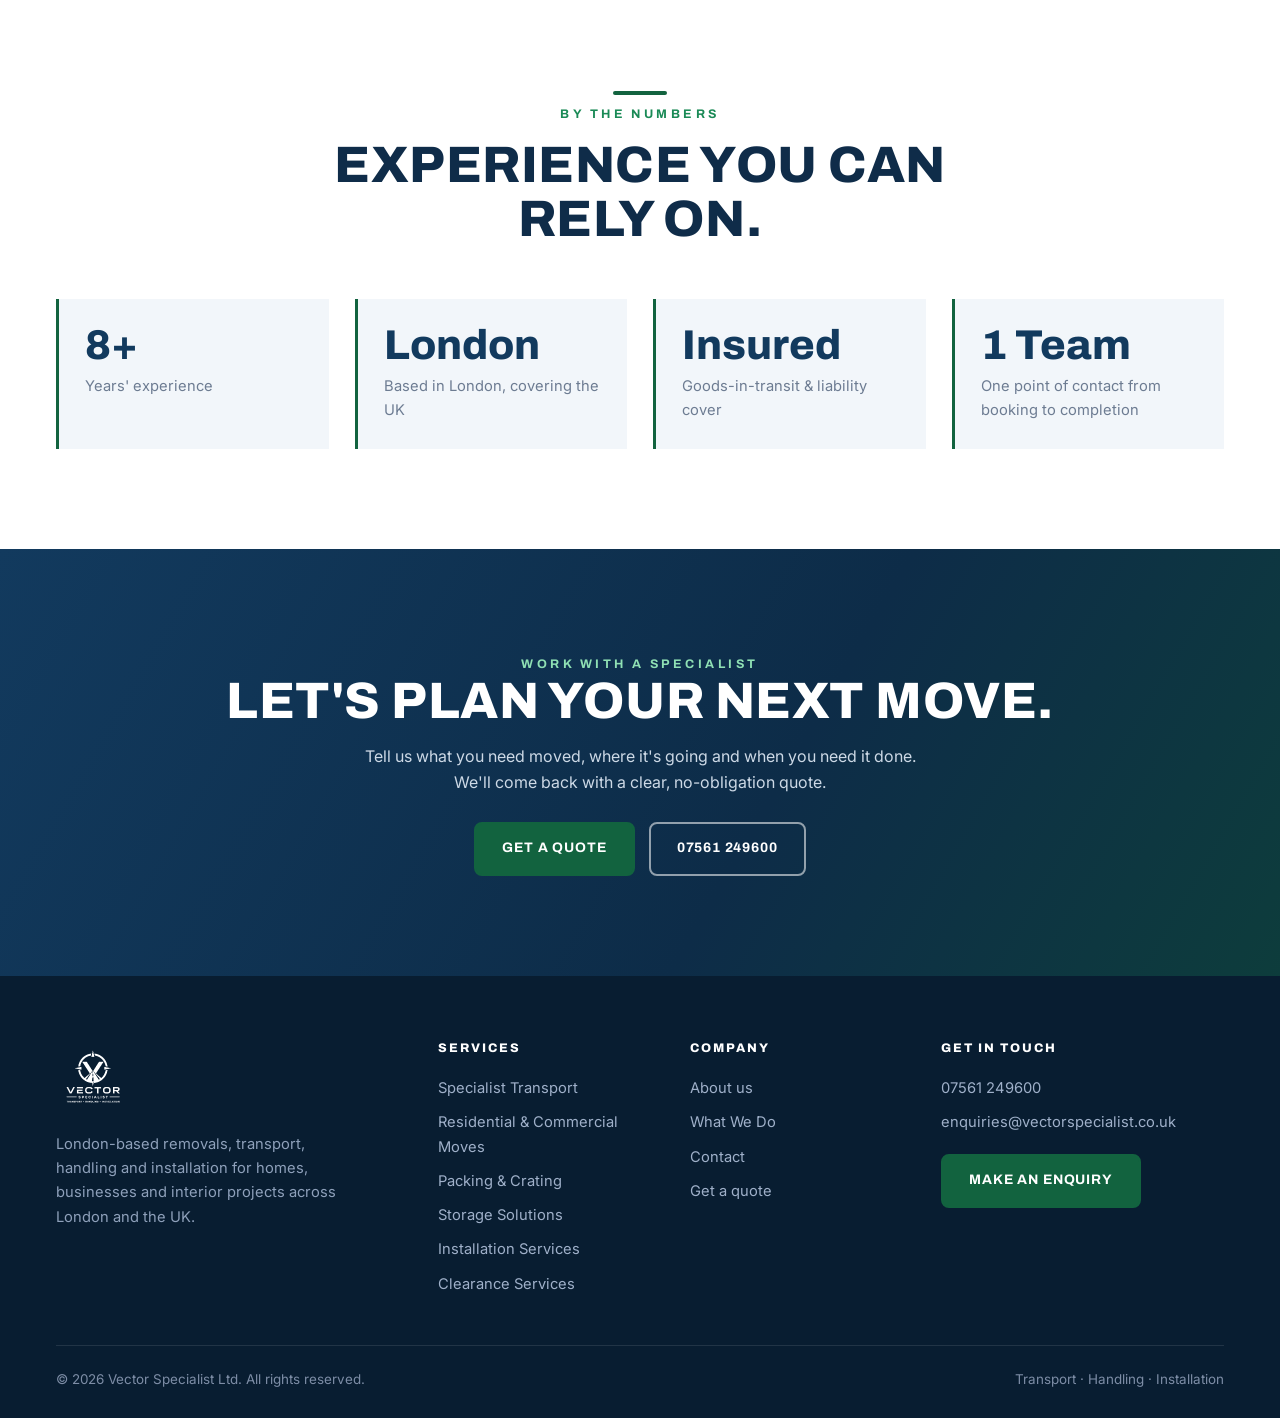
==== commit 2ae8b8d6: "Reposition copy: reliable removals/transport/installation Co-authored-by: Cursor <cursoragent@cursor" ====
--- a/about.html
+++ b/about.html
@@ -1,7 +1,7 @@
 <!doctype html><html lang="en"><head>
 <meta charset="utf-8"><meta name="viewport" content="width=device-width,initial-scale=1">
 <title>About Vector Specialist | Specialist Movers in London &amp; the UK</title>
-<meta name="description" content="A specialist London-based transport, handling and installation team for high-value and sensitive goods. Careful, planned and fully insured — covering London and available nationwide across the UK.">
+<meta name="description" content="A London-based removals, transport, handling and installation team for homes, businesses and interior projects — careful handling, clear communication and reliable service across London and the UK.">
 <link rel="canonical" href="https://vectorspecialist.co.uk/about.html">
 <meta property="og:type" content="website">
 <meta property="og:site_name" content="Vector Specialist">
@@ -40,50 +40,50 @@
 <section class="subhero"><div class="wrap">
   <p class="crumb"><a href="index.html">Home</a> / About</p>
   <h1 class="display-up">About Vector Specialist</h1>
-  <p>A specialist team built around one idea: that moving and installing valuable, sensitive equipment should be careful, planned and completely dependable.</p>
+  <p>Vector Specialist was built to offer a more personal approach to moving, transport and installation. We combine practical experience, careful handling and direct communication to make every job as simple and stress-free as possible.</p>
 </div></section>
 
 <section><div class="wrap"><div class="split">
   <div class="split-media" data-reveal><img src="assets/about.jpg" alt="Vector Specialist team and operations"><div class="badge"><b>8+</b><span>Years' experience</span></div></div>
   <div class="split-copy" data-reveal>
     <div class="rule"></div><span class="eyebrow">Who we are</span>
-    <h2 class="display-up">Specialists, not general hauliers.</h2>
-    <p class="lead">Vector Specialist was built to handle the jobs ordinary couriers and removals firms can't. We focus on high-value, fragile and technical goods that need proper planning, the right equipment and people who know how to handle them.</p>
-    <p>From transport and handling through to on-site installation and commissioning, everything is delivered by one accountable team. That means fewer handovers, less risk, and a single point of contact who owns your project from start to finish.</p>
+    <h2 class="display-up">More than just transport.</h2>
+    <p class="lead">We help with everything from single-item moves and home removals to office relocations, furniture handling and installation. Our approach is simple: careful planning, reliable service and the right level of support for each job.</p>
+    <p>For more complex moves, we can provide additional protection, equipment, packing and installation support where needed.</p>
   </div>
 </div></div></section>
 
 <section class="dark"><div class="wrap">
-  <div class="sec-head center" data-reveal><div class="rule" style="background:var(--green-l)"></div><span class="eyebrow">What we stand for</span><h2 class="display-up">Care, planning, precision.</h2></div>
+  <div class="sec-head center" data-reveal><div class="rule" style="background:var(--green-l)"></div><span class="eyebrow">What we stand for</span><h2 class="display-up">Care, reliability, precision.</h2></div>
   <div class="steps" style="counter-reset:s">
-    <div class="step" data-reveal style="padding-top:0"><div class="in"><h4>Care</h4><p>We treat every item as if it were our own — protected, handled properly and delivered without a mark.</p></div></div>
-    <div class="step" data-reveal style="padding-top:0"><div class="in"><h4>Planning</h4><p>Surveys, method statements and clear schedules mean no surprises on the day.</p></div></div>
-    <div class="step" data-reveal style="padding-top:0"><div class="in"><h4>Precision</h4><p>Installed, levelled, tested and signed off — right first time, every time.</p></div></div>
-    <div class="step" data-reveal style="padding-top:0"><div class="in"><h4>Accountability</h4><p>One team, one contact, fully insured — responsible for your goods end to end.</p></div></div>
+    <div class="step" data-reveal style="padding-top:0"><div class="in"><h4>Care</h4><p>We handle every item with care, using the right protection and taking time to move it safely.</p></div></div>
+    <div class="step" data-reveal style="padding-top:0"><div class="in"><h4>Reliability</h4><p>Clear communication, agreed timings and a straightforward service from booking to completion.</p></div></div>
+    <div class="step" data-reveal style="padding-top:0"><div class="in"><h4>Precision</h4><p>Careful positioning, assembly and final adjustments where required.</p></div></div>
+    <div class="step" data-reveal style="padding-top:0"><div class="in"><h4>Accountability</h4><p>One point of contact, clear responsibility and a team you can easily reach when you need us.</p></div></div>
   </div>
 </div></section>
 
 <section><div class="wrap">
-  <div class="sec-head center" data-reveal><div class="rule"></div><span class="eyebrow">By the numbers</span><h2 class="display-up">Trusted with the difficult jobs.</h2></div>
+  <div class="sec-head center" data-reveal><div class="rule"></div><span class="eyebrow">By the numbers</span><h2 class="display-up">Experience you can rely on.</h2></div>
   <div class="stats">
     <div class="stat" data-reveal style="background:var(--bg2);border-left-color:var(--green)"><b style="color:var(--navy)">8+</b><span style="color:var(--muted)">Years' experience</span></div>
-    <div class="stat" data-reveal style="background:var(--bg2);border-left-color:var(--green)"><b style="color:var(--navy)">London</b><span style="color:var(--muted)">Based here, covering the UK</span></div>
-    <div class="stat" data-reveal style="background:var(--bg2);border-left-color:var(--green)"><b style="color:var(--navy)">100%</b><span style="color:var(--muted)">Insured &amp; planned</span></div>
-    <div class="stat" data-reveal style="background:var(--bg2);border-left-color:var(--green)"><b style="color:var(--navy)">1</b><span style="color:var(--muted)">Accountable team</span></div>
+    <div class="stat" data-reveal style="background:var(--bg2);border-left-color:var(--green)"><b style="color:var(--navy)">London</b><span style="color:var(--muted)">Based in London, covering the UK</span></div>
+    <div class="stat" data-reveal style="background:var(--bg2);border-left-color:var(--green)"><b style="color:var(--navy)">Insured</b><span style="color:var(--muted)">Goods-in-transit &amp; liability cover</span></div>
+    <div class="stat" data-reveal style="background:var(--bg2);border-left-color:var(--green)"><b style="color:var(--navy)">1 Team</b><span style="color:var(--muted)">One point of contact from booking to completion</span></div>
   </div>
 </div></section>
 
 <section class="cta"><div class="wrap" data-reveal>
   <span class="eyebrow" style="color:#8fe0b4">Work with a specialist</span>
   <h2 class="display-up">Let's plan your next move.</h2>
-  <p>Tell us what you need moved, handled or installed and we'll come back with a clear, no-obligation quote.</p>
+  <p>Tell us what you need moved, where it's going and when you need it done. We'll come back with a clear, no-obligation quote.</p>
   <div class="cta-row"><a class="btn btn-accent" href="contact.html">Get a quote</a><a class="btn btn-outline" href="tel:07561249600">07561 249600</a></div>
 </div></section>
 
 <footer class="site"><div class="wrap">
   <div class="cols">
-    <div class="fbrand"><img src="assets/logo-stack-white.png" alt="Vector Specialist"><p>London-based specialist transport, handling and installation for high-value and sensitive goods — across the capital and the UK.</p></div>
-    <div><h4>Services</h4><a href="services.html#transport">Transport</a><a href="services.html#handling">Handling</a><a href="services.html#installation">Installation</a><a href="services.html#packing">Packing materials</a><a href="services.html#storage">Storage &amp; logistics</a></div>
+    <div class="fbrand"><img src="assets/logo-stack-white.png" alt="Vector Specialist"><p>London-based removals, transport, handling and installation for homes, businesses and interior projects across London and the UK.</p></div>
+    <div><h4>Services</h4><a href="services.html#transport">Specialist Transport</a><a href="index.html#sectors">Residential &amp; Commercial Moves</a><a href="services.html#packing">Packing &amp; Crating</a><a href="services.html#storage">Storage Solutions</a><a href="services.html#installation">Installation Services</a><a href="index.html#sectors">Clearance Services</a></div>
     <div><h4>Company</h4><a href="about.html">About us</a><a href="index.html#sectors">What We Do</a><a href="contact.html">Contact</a><a href="contact.html">Get a quote</a></div>
     <div><h4>Get in touch</h4><a href="tel:07561249600">07561 249600</a><a href="mailto:enquiries@vectorspecialist.co.uk">enquiries@vectorspecialist.co.uk</a><a href="contact.html" class="btn btn-accent" style="margin-top:14px">Make an enquiry</a></div>
   </div>
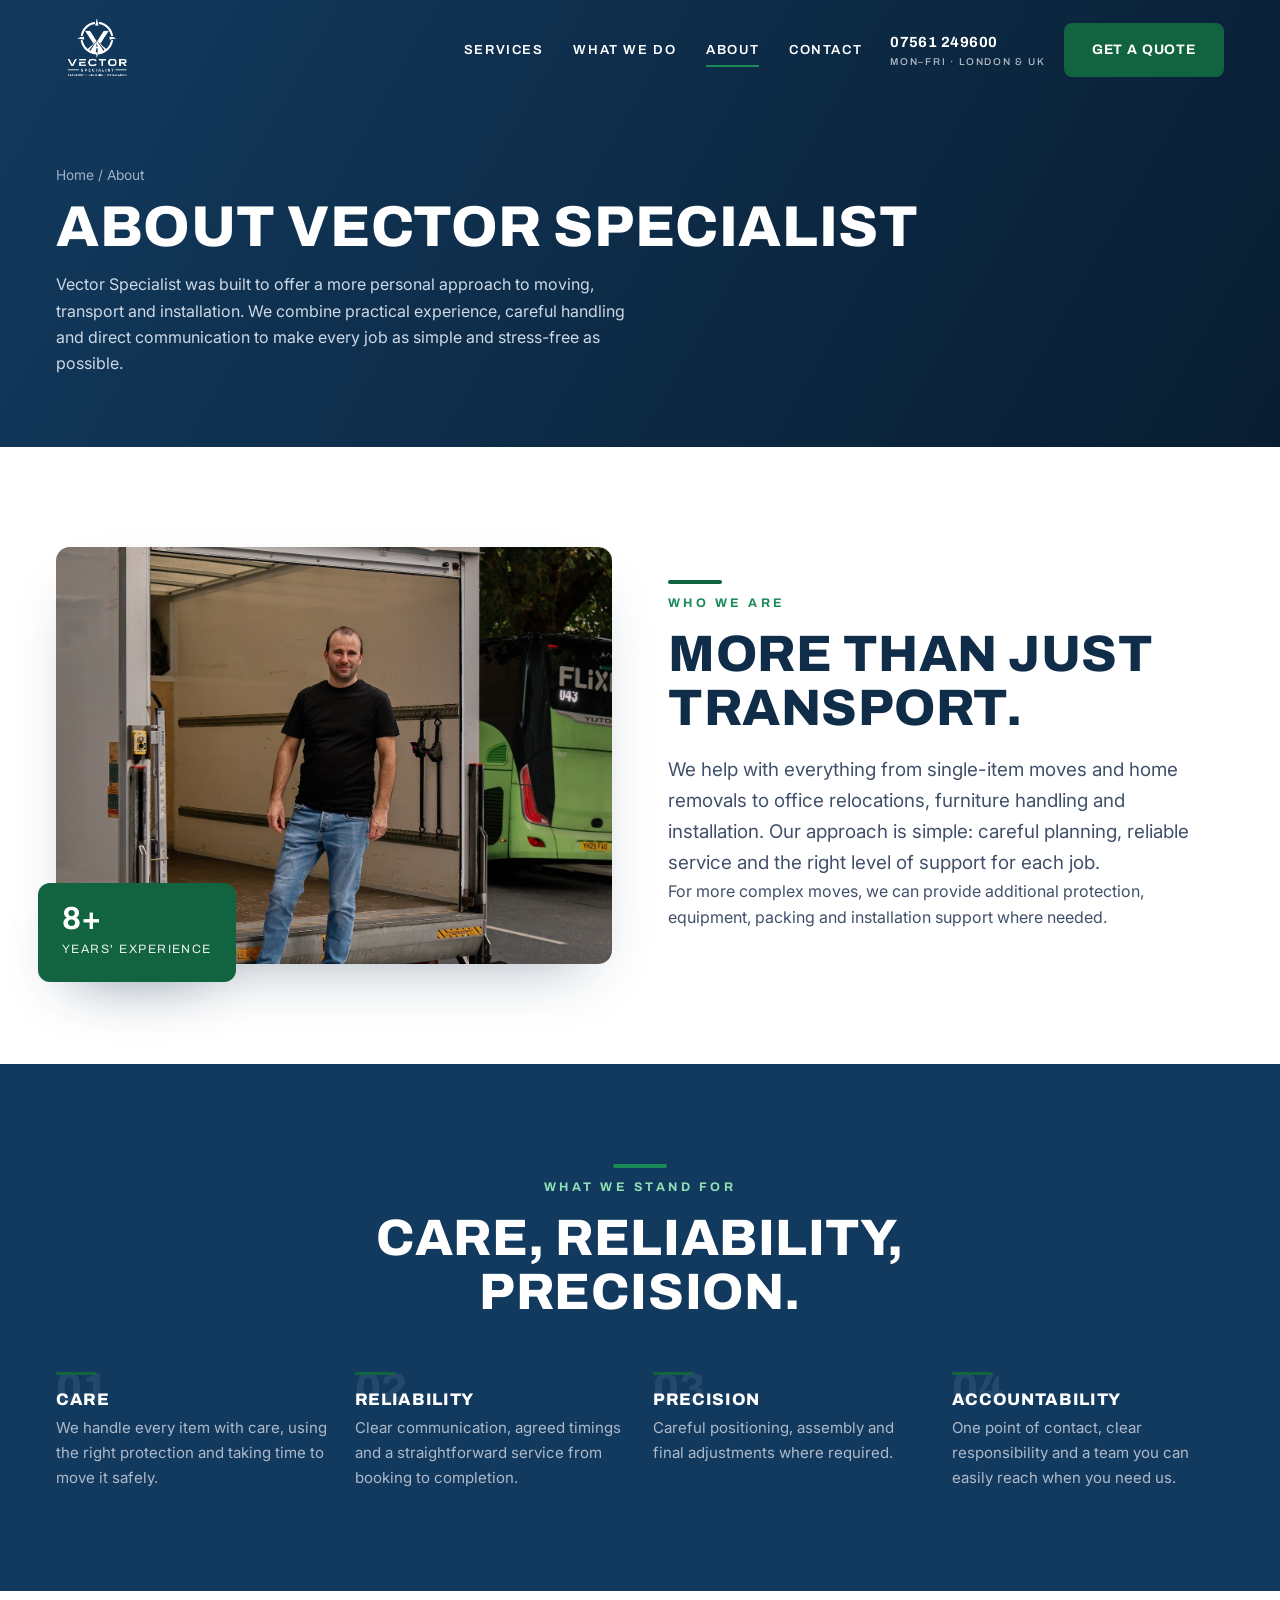
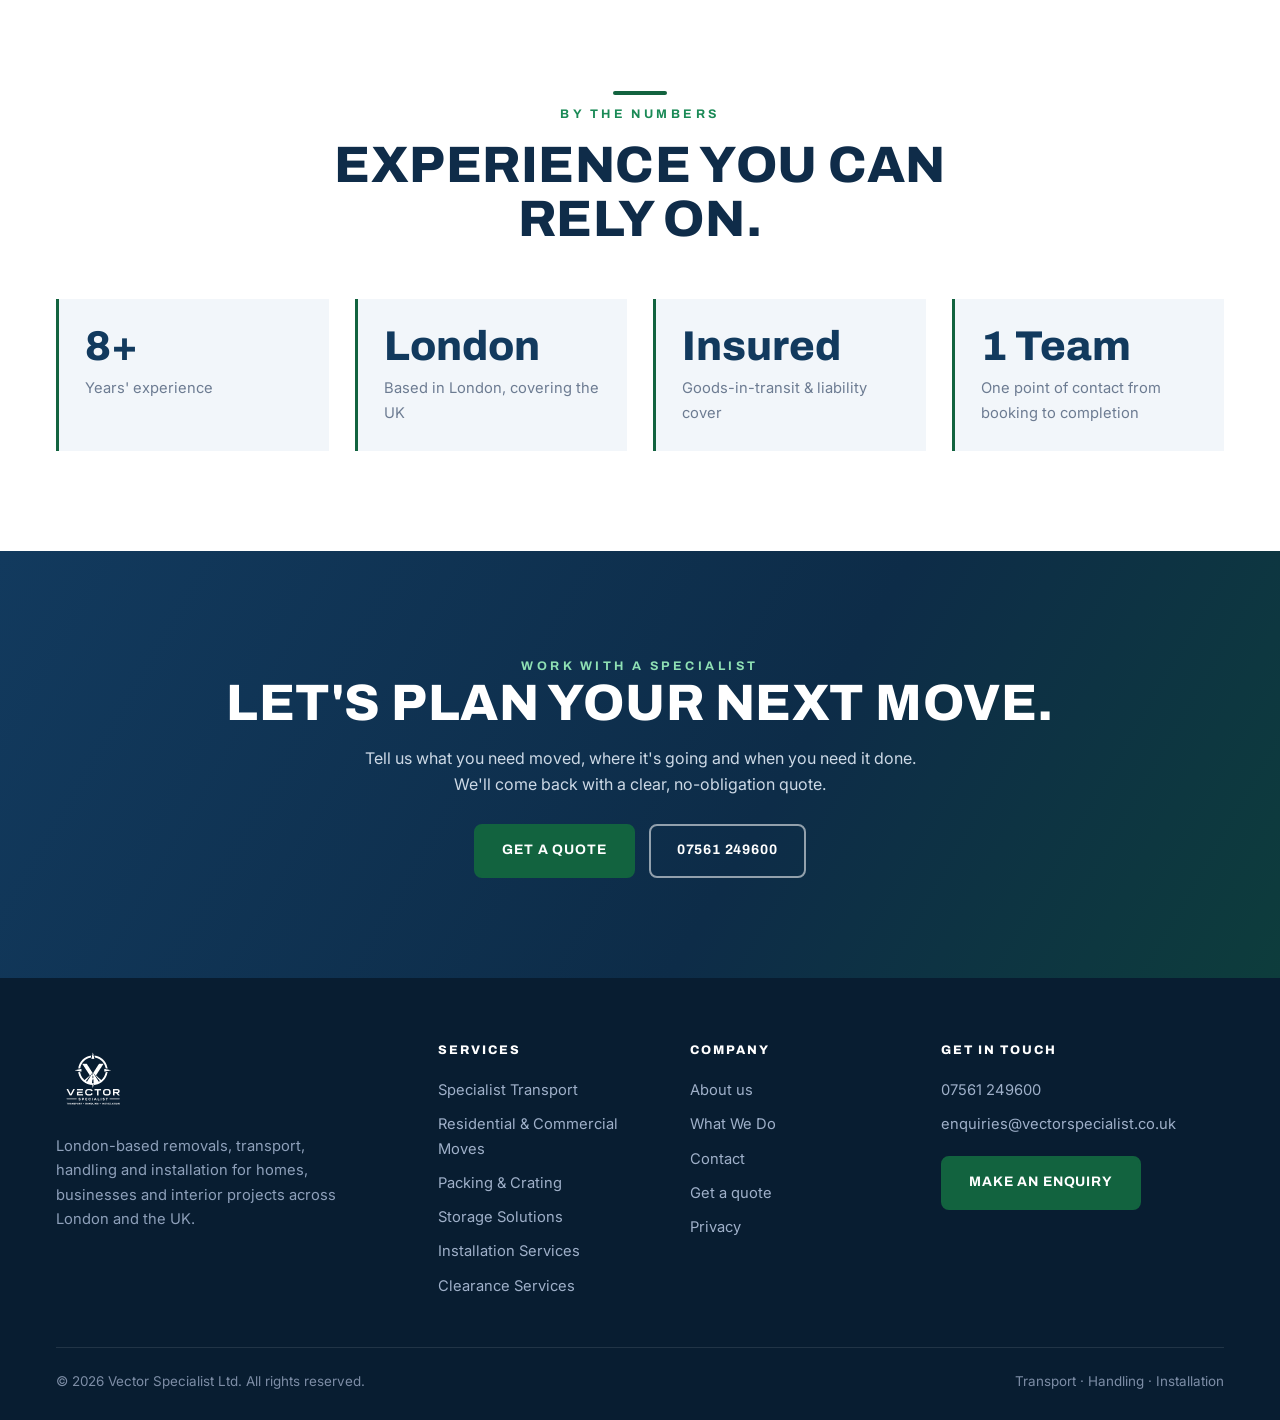
==== commit 7a876e0c: "Add privacy policy and cookie compliance Co-authored-by: Cursor <cursoragent@cursor.com>" ====
--- a/about.html
+++ b/about.html
@@ -84,7 +84,7 @@
   <div class="cols">
     <div class="fbrand"><img src="assets/logo-stack-white.png" alt="Vector Specialist"><p>London-based removals, transport, handling and installation for homes, businesses and interior projects across London and the UK.</p></div>
     <div><h4>Services</h4><a href="services.html#transport">Specialist Transport</a><a href="index.html#sectors">Residential &amp; Commercial Moves</a><a href="services.html#packing">Packing &amp; Crating</a><a href="services.html#storage">Storage Solutions</a><a href="services.html#installation">Installation Services</a><a href="index.html#sectors">Clearance Services</a></div>
-    <div><h4>Company</h4><a href="about.html">About us</a><a href="index.html#sectors">What We Do</a><a href="contact.html">Contact</a><a href="contact.html">Get a quote</a></div>
+    <div><h4>Company</h4><a href="about.html">About us</a><a href="index.html#sectors">What We Do</a><a href="contact.html">Contact</a><a href="contact.html">Get a quote</a><a href="privacy.html">Privacy</a></div>
     <div><h4>Get in touch</h4><a href="tel:07561249600">07561 249600</a><a href="mailto:enquiries@vectorspecialist.co.uk">enquiries@vectorspecialist.co.uk</a><a href="contact.html" class="btn btn-accent" style="margin-top:14px">Make an enquiry</a></div>
   </div>
   <div class="foot-bot"><span>&copy; 2026 Vector Specialist Ltd. All rights reserved.</span><span>Transport · Handling · Installation</span></div>
--- a/css/site.css
+++ b/css/site.css
@@ -139,8 +139,10 @@
 .dark h2{color:#fff}.dark .sec-head p{color:#aeb9c9}.dark .eyebrow{color:#8fe0b4}
 .stats{display:grid;grid-template-columns:repeat(4,1fr);gap:26px;margin-top:10px}
 @media(max-width:760px){.stats{grid-template-columns:1fr 1fr}}
-.stat{padding:26px;border-left:3px solid var(--green-l);background:rgba(255,255,255,.03)}
-.stat b{font-family:var(--f-d);font-weight:800;font-size:2.6rem;color:#fff;line-height:1;display:block}
+@media(max-width:560px){.stats{grid-template-columns:1fr;gap:16px}}
+.stat{padding:26px;border-left:3px solid var(--green-l);background:rgba(255,255,255,.03);min-width:0}
+.stat b{font-family:var(--f-d);font-weight:800;font-size:2.6rem;color:#fff;line-height:1.05;display:block;overflow-wrap:break-word;word-break:break-word}
+@media(max-width:560px){.stat{padding:20px}.stat b{font-size:2rem}}
 .stat span{color:#aeb9c9;font-size:.92rem;margin-top:8px;display:block}
 
 /* ============ SECTORS ============ */
@@ -194,6 +196,14 @@
 .field-grid .full{grid-column:1/-1}
 #form-status{margin-top:12px;font-size:.92rem;min-height:1.2rem}#form-status.ok{color:var(--green)}#form-status.err{color:#c0392b}
 .form-note{font-size:.8rem;color:var(--muted);margin-top:10px}
+.form-note a{text-decoration:underline;text-underline-offset:2px}
+.legal{max-width:74ch}
+.legal h2{font-size:1.45rem;margin:28px 0 10px}
+.legal ul{margin:0 0 1rem 1.2rem}
+.legal li{margin-bottom:6px}
+.legal a{text-decoration:underline;text-underline-offset:2px}
+.legal .updated{color:var(--muted);font-size:.92rem}
+.legal .todo{background:#eef4fb;border:1px solid #c5d4e6;border-radius:10px;padding:12px 14px;margin:0 0 1rem}
 
 /* ============ FOOTER ============ */
 footer.site{background:var(--navy2);color:#9fb0c9;padding:66px 0 28px;font-size:.92rem}
